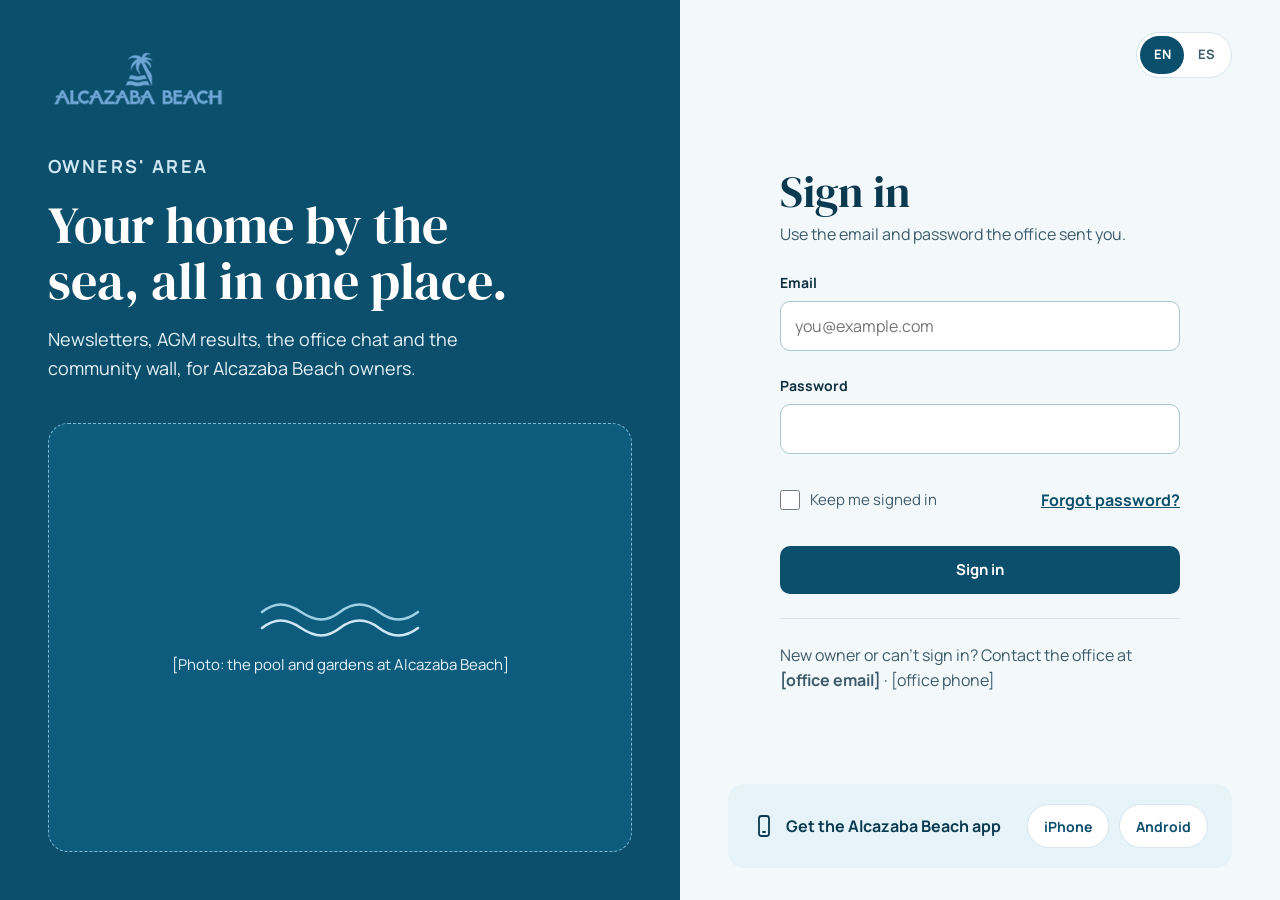
==== index.html @ 2eb84d3b "Use Alcazaba Beach logo, add account page, drop restaurant - Replace the drawn mark and wordmark wit" ====
<!doctype html>
<html lang="en">
<head>
<meta charset="utf-8">
<meta name="viewport" content="width=device-width, initial-scale=1">
<link rel="preconnect" href="https://fonts.googleapis.com">
<link rel="preconnect" href="https://fonts.gstatic.com" crossorigin>
<link href="https://fonts.googleapis.com/css2?family=DM+Serif+Display&amp;family=Manrope:wght@400;500;600;700&amp;display=swap" rel="stylesheet">
<link rel="stylesheet" href="assets/css/styles.css">
<title data-i18n="title.login">Sign in · Alcazaba Beach owners' area</title>
</head>
<body data-page="login">
<svg xmlns="http://www.w3.org/2000/svg" style="display:none" aria-hidden="true">
<symbol id="waves" viewBox="0 0 160 40"><path d="M2 14c13-10 24-10 39 0s26 10 39 0 26-10 39 0 26 10 39 0" fill="none" style="stroke: var(--wave-a, #7FB9D3)" stroke-width="2.5" stroke-linecap="round"/><path d="M2 30c13-10 24-10 39 0s26 10 39 0 26-10 39 0 26 10 39 0" fill="none" style="stroke: var(--wave-b, #0B4F6C)" stroke-width="2.5" stroke-linecap="round"/></symbol>
<symbol id="i-doc" viewBox="0 0 24 24"><path d="M14 3H7a2 2 0 0 0-2 2v14a2 2 0 0 0 2 2h10a2 2 0 0 0 2-2V8z"/><path d="M14 3v5h5"/><path d="M9 13h6M9 17h6"/></symbol>
<symbol id="i-calendar" viewBox="0 0 24 24"><rect x="3" y="5" width="18" height="16" rx="2"/><path d="M16 3v4M8 3v4M3 10h18"/></symbol>
<symbol id="i-chat" viewBox="0 0 24 24"><path d="M21 12a8 8 0 0 1-11.6 7.1L4 20l1-4.4A8 8 0 1 1 21 12z"/></symbol>
<symbol id="i-people" viewBox="0 0 24 24"><circle cx="9" cy="8" r="3.5"/><path d="M2.5 20a6.5 6.5 0 0 1 13 0"/><path d="M16 4.6a3.5 3.5 0 0 1 0 6.8M18 14.3A6.5 6.5 0 0 1 21.5 20"/></symbol>
<symbol id="i-download" viewBox="0 0 24 24"><path d="M12 3v12M7 10l5 5 5-5M5 21h14"/></symbol>
<symbol id="i-arrow" viewBox="0 0 24 24"><path d="M5 12h14M13 6l6 6-6 6"/></symbol>
<symbol id="i-back" viewBox="0 0 24 24"><path d="M15 5l-7 7 7 7"/></symbol>
<symbol id="i-bag" viewBox="0 0 24 24"><path d="M6 7h12l-1 13H7z"/><path d="M9 7a3 3 0 0 1 6 0"/></symbol>
<symbol id="i-phone" viewBox="0 0 24 24"><rect x="7" y="2" width="10" height="20" rx="2.5"/><path d="M11 18h2"/></symbol>
<symbol id="i-pin" viewBox="0 0 24 24"><path d="M12 17v5M8 3h8l-1 6 3 4H6l3-4z"/></symbol>
<symbol id="i-send" viewBox="0 0 24 24"><path d="M22 2 11 13M22 2l-7 20-4-9-9-4z"/></symbol>
<symbol id="i-clip" viewBox="0 0 24 24"><path d="M21 11.5 12.5 20a5 5 0 0 1-7-7L14 4.5a3.3 3.3 0 0 1 4.7 4.7L10.2 17.7a1.7 1.7 0 0 1-2.4-2.4L15.5 7.6"/></symbol>
<symbol id="i-image" viewBox="0 0 24 24"><rect x="3" y="4" width="18" height="16" rx="2"/><circle cx="9" cy="10" r="2"/><path d="m21 16-5-5-9 9"/></symbol>
<symbol id="i-search" viewBox="0 0 24 24"><circle cx="11" cy="11" r="7"/><path d="m20 20-3.5-3.5"/></symbol>
<symbol id="i-sparkle" viewBox="0 0 24 24"><path d="M12 3l1.8 4.7L18.5 9.5l-4.7 1.8L12 16l-1.8-4.7L5.5 9.5l4.7-1.8z"/><path d="M19 15l.8 2 2 .8-2 .8-.8 2-.8-2-2-.8 2-.8z"/></symbol>
<symbol id="i-check" viewBox="0 0 24 24"><path d="M5 12.5 10 17 19 7"/></symbol>
<symbol id="i-x" viewBox="0 0 24 24"><path d="M6 6l12 12M18 6 6 18"/></symbol>
<symbol id="i-clock" viewBox="0 0 24 24"><circle cx="12" cy="12" r="9"/><path d="M12 7v5l3 2"/></symbol>
<symbol id="i-menu" viewBox="0 0 24 24"><path d="M4 7h16M4 12h16M4 17h16"/></symbol>
<symbol id="i-home" viewBox="0 0 24 24"><path d="M3 11 12 4l9 7"/><path d="M5 10v10h14V10"/></symbol>
<symbol id="i-heart" viewBox="0 0 24 24"><path d="M12 20s-7-4.4-7-10a4 4 0 0 1 7-2.6A4 4 0 0 1 19 10c0 5.6-7 10-7 10z"/></symbol>
<symbol id="i-reply" viewBox="0 0 24 24"><path d="M9 14 4 9l5-5"/><path d="M4 9h10a6 6 0 0 1 6 6v5"/></symbol>
<symbol id="i-user" viewBox="0 0 24 24"><circle cx="12" cy="8" r="4"/><path d="M4 21a8 8 0 0 1 16 0"/></symbol>
<symbol id="i-plus" viewBox="0 0 24 24"><path d="M12 5v14M5 12h14"/></symbol>
<symbol id="i-logout" viewBox="0 0 24 24"><path d="M15 4h3a2 2 0 0 1 2 2v12a2 2 0 0 1-2 2h-3"/><path d="M10 17l-5-5 5-5M5 12h11"/></symbol>
<symbol id="i-tools" viewBox="0 0 24 24"><path d="M14.7 6.3a4 4 0 0 0-5.4 5.4L3 18l3 3 6.3-6.3a4 4 0 0 0 5.4-5.4l-2.6 2.6-2.4-.6-.6-2.4z"/></symbol>
</svg>
<a class="skip-link" href="#main" data-i18n="common.skip">Skip to content</a>
<div class="login">

  <section class="login-hero" aria-label="About the owners' area" data-i18n-aria-label="login.heroLabel">
    <div class="brand">
      <img class="logo" src="assets/img/al_beach_logo.png" alt="Alcazaba Beach" width="224" height="79">
    </div>
    <div class="login-intro">
      <p class="eyebrow" data-i18n="login.eyebrow">Owners' area</p>
      <h1 class="login-title" data-i18n="login.title">Your home by the sea, all in one place.</h1>
      <p data-i18n="login.intro">Newsletters, AGM results, the office chat and the community wall, for Alcazaba Beach owners.</p>
    </div>
    <div class="photo-placeholder">
      <svg aria-hidden="true"><use href="#waves"></use></svg>
      <p data-i18n="login.photo">[Photo: the pool and gardens at Alcazaba Beach]</p>
    </div>
  </section>

  <section class="login-side">
    <div class="login-top">
      <div class="lang-toggle" role="group" aria-label="Language" data-i18n-aria-label="common.language">
        <button type="button" class="lang-btn" data-lang="en" aria-pressed="true">EN</button>
        <button type="button" class="lang-btn" data-lang="es" aria-pressed="false">ES</button>
      </div>
    </div>

    <main id="main" class="login-main">
      <div class="login-form">
        <div class="stack stack--sm">
          <h2 class="h1" data-i18n="login.signIn">Sign in</h2>
          <p class="body" data-i18n="login.signInHelp">Use the email and password the office sent you.</p>
        </div>
        <div class="field">
          <label class="label" for="email" data-i18n="login.email">Email</label>
          <input class="input" id="email" type="email" autocomplete="email" placeholder="you@example.com" data-i18n-placeholder="login.emailPlaceholder">
        </div>
        <div class="field">
          <label class="label" for="password" data-i18n="login.password">Password</label>
          <input class="input" id="password" type="password" autocomplete="current-password">
        </div>
        <div class="spread">
          <label class="check"><input type="checkbox"><span data-i18n="login.remember">Keep me signed in</span></label>
          <a class="strong" href="coming-soon.html?page=forgot" data-i18n="login.forgot">Forgot password?</a>
        </div>
        <a class="btn btn--primary btn--block" href="home.html" data-i18n="login.signIn">Sign in</a>
        <hr class="rule">
        <p class="body"><span data-i18n="login.help">New owner or can't sign in? Contact the office at</span> <span class="strong">[office email]</span> · <span>[office phone]</span></p>
      </div>
    </main>

    <div class="app-strip">
      <div class="cluster">
        <svg class="icon icon--lg" aria-hidden="true"><use href="#i-phone"></use></svg>
        <span class="strong" data-i18n="login.app">Get the Alcazaba Beach app</span>
      </div>
      <div class="cluster">
        <a class="chip-link" href="coming-soon.html?page=app&amp;from=login">iPhone</a>
        <a class="chip-link" href="coming-soon.html?page=app&amp;from=login">Android</a>
      </div>
    </div>
  </section>
</div>
<script src="assets/js/i18n.js"></script>
<script src="assets/js/app.js"></script>
</body>
</html>
---- assets/css/styles.css ----
/* Alcazaba Beach · Owners' area mockup
   Coastal light-blue theme. One stylesheet shared by every page. */

:root {
  --ground: #F3F8FB;
  --surface: #FFFFFF;
  --sea: #0B4F6C;
  --sea-deep: #0B3A50;
  --sea-mid: #0E5C7D;
  --sky: #CFE8F3;
  --sky-soft: #E6F3F9;
  --sky-pill: #DCEFF7;
  --line: #D7E6EE;
  --line-soft: #E3EEF3;
  --field: #A9C7D6;
  --ink: #10303F;
  --muted: #3E5B6B;
  --sand-bg: #FBF5EA;
  --sand-line: #EFE1C6;
  --sand-pill: #F4E7CF;
  --sand-ink: #6B4A12;
  --warn-bg: #FBE6D6;
  --warn-ink: #8A3D0E;
  --focus: #7FB9D3;
  --heart: #D1495B;
  --accent: var(--sea);

  --font-body: 'Manrope', system-ui, -apple-system, 'Segoe UI', sans-serif;
  --font-display: 'DM Serif Display', Georgia, serif;
}

*, *::before, *::after { box-sizing: border-box; }
html { -webkit-text-size-adjust: 100%; }
body {
  margin: 0;
  font-family: var(--font-body);
  font-size: 16px;
  line-height: 1.5;
  color: var(--ink);
  background: var(--ground);
}
h1, h2, h3, p, ul { margin: 0; }
a { color: var(--sea); }
a:hover { color: var(--sea-deep); }
:focus-visible { outline: 3px solid var(--focus); outline-offset: 2px; }
[hidden] { display: none !important; }
img, svg { display: block; }

.sr-only {
  position: absolute; width: 1px; height: 1px; padding: 0; margin: -1px;
  overflow: hidden; clip: rect(0 0 0 0); white-space: nowrap; border: 0;
}
.skip-link {
  position: absolute; left: 12px; top: -60px; z-index: 50;
  padding: 10px 16px; border-radius: 10px; background: var(--sea); color: #fff;
  font-weight: 700; text-decoration: none;
}
.skip-link:focus { top: 12px; color: #fff; }

/* ---------- Icons ---------- */
.icon {
  width: 20px; height: 20px; flex: none;
  fill: none; stroke: currentColor; stroke-width: 1.8;
  stroke-linecap: round; stroke-linejoin: round;
}
.icon--sm { width: 16px; height: 16px; stroke-width: 2.2; }
.icon--lg { width: 24px; height: 24px; }
.logo { width: auto; height: 54px; flex: none; }

/* ---------- Header ---------- */
.site-header {
  position: sticky; top: 0; z-index: 20;
  background: var(--surface);
  border-bottom: 1px solid var(--line);
}
.header-inner {
  max-width: 1240px; margin: 0 auto; padding: 14px 24px;
  display: flex; flex-wrap: wrap; align-items: center; gap: 12px 28px;
}
.brand { display: flex; align-items: center; gap: 10px; text-decoration: none; }
.main-nav { display: flex; flex-wrap: wrap; gap: 4px; flex: 1 1 520px; }
.nav-link {
  display: inline-flex; align-items: center; min-height: 44px; padding: 0 14px;
  border-radius: 999px; text-decoration: none;
  font-size: 15px; font-weight: 600; color: var(--muted);
}
.nav-link:hover { background: var(--sky-soft); color: var(--sea); }
.nav-link[aria-current="page"] { background: var(--sky-soft); color: var(--sea); font-weight: 700; }
.header-actions { display: flex; align-items: center; gap: 12px; margin-left: auto; }
.lang-toggle {
  display: inline-flex; padding: 3px; border-radius: 999px;
  border: 1px solid var(--line); background: var(--surface);
}
.lang-btn {
  min-width: 44px; height: 38px; border: 0; border-radius: 999px;
  background: transparent; color: var(--muted);
  font: inherit; font-size: 13px; font-weight: 700; cursor: pointer;
}
.lang-btn[aria-pressed="true"] { background: var(--sea); color: #fff; }
.account-btn {
  width: 44px; height: 44px; border-radius: 999px;
  display: flex; align-items: center; justify-content: center;
  background: var(--sky); color: var(--sea-deep); text-decoration: none;
}
.account-btn:hover { background: #BBDDEC; color: var(--sea-deep); }
.account-btn[aria-current="page"] { background: var(--sea); color: #fff; }

/* ---------- Layout ---------- */
.container {
  max-width: 1240px; margin: 0 auto; padding: 40px 24px 64px;
  display: flex; flex-direction: column; gap: 28px;
}
.page-head { display: flex; flex-direction: column; gap: 8px; }
.page-head--split { flex-direction: row; flex-wrap: wrap; align-items: flex-end; justify-content: space-between; gap: 16px; }
.row { display: flex; flex-wrap: wrap; gap: 24px; align-items: flex-start; }
.row--stretch { align-items: stretch; }
.grow-2 { flex: 2 1 560px; min-width: 0; }
.grow-1 { flex: 1 1 320px; min-width: 0; }
.grow-main { flex: 999 1 560px; min-width: 0; }
.grow-side { flex: 1 1 300px; min-width: 0; }
.stack { display: flex; flex-direction: column; gap: 16px; }
.stack--sm { gap: 6px; }
.cluster { display: flex; flex-wrap: wrap; align-items: center; gap: 10px; }
.spread { display: flex; flex-wrap: wrap; align-items: center; justify-content: space-between; gap: 12px; }

/* ---------- Type ---------- */
.h1 { font-family: var(--font-display); font-weight: 400; font-size: 44px; line-height: 1.1; color: var(--sea-deep); }
.h2 { font-family: var(--font-display); font-weight: 400; font-size: 30px; line-height: 1.15; color: var(--sea-deep); }
.h3 { font-family: var(--font-display); font-weight: 400; font-size: 26px; line-height: 1.2; color: var(--sea-deep); }
.h4 { font-size: 18px; font-weight: 700; color: var(--sea-deep); }
.lead { font-size: 17px; color: var(--muted); }
.body { font-size: 16px; line-height: 1.6; color: var(--muted); }
.eyebrow { font-size: 14px; font-weight: 700; letter-spacing: 0.08em; text-transform: uppercase; color: var(--muted); }
.meta { font-size: 14px; color: var(--muted); }
.note { font-size: 13px; color: var(--muted); }
.strong { font-weight: 700; }

/* ---------- Cards ---------- */
.card {
  background: var(--surface); border: 1px solid var(--line); border-radius: 20px;
  padding: 28px; display: flex; flex-direction: column; gap: 16px;
}
.card--sea { background: var(--sea); border-color: var(--sea); color: #fff; }
.card--sea .eyebrow { color: var(--sky); }
.card--sea .body, .card--sea p { color: var(--sky-soft); }
.card--sea .h2, .card--sea .h3 { color: #fff; }
.card--sand { background: var(--sand-bg); border-color: var(--sand-line); }
.card--dashed { border-style: dashed; border-color: var(--field); }
.card--sky { background: var(--sky); border-color: var(--sky); }
.card--tight { padding: 20px; gap: 12px; }

/* ---------- Buttons ---------- */
.btn {
  display: inline-flex; align-items: center; justify-content: center; gap: 8px;
  min-height: 48px; padding: 0 20px; border-radius: 10px; border: 1px solid transparent;
  background: none; font: inherit; font-size: 15px; font-weight: 700;
  text-decoration: none; cursor: pointer; white-space: nowrap;
}
.btn--primary { background: var(--accent); color: #fff; }
.btn--primary:hover { background: var(--sea-deep); color: #fff; }
.btn--outline { background: var(--surface); border-color: var(--field); color: var(--sea-deep); }
.btn--outline:hover { background: var(--sky-soft); color: var(--sea-deep); }
.btn--light { background: #fff; color: var(--sea-deep); }
.btn--light:hover { background: var(--sky-soft); color: var(--sea-deep); }
.btn--dark { background: var(--sea-deep); color: #fff; }
.btn--dark:hover { background: var(--sea); color: #fff; }
.btn--ghost { min-height: 44px; padding: 0 14px; color: var(--muted); }
.btn--ghost:hover { background: var(--ground); color: var(--sea-deep); }
.btn--sm { min-height: 44px; padding: 0 16px; font-size: 14px; }
.btn--block { width: 100%; }
.btn--icon { width: 48px; padding: 0; }
.btn--pill { border-radius: 999px; }
.chip-link {
  display: inline-flex; align-items: center; min-height: 44px; padding: 0 16px;
  border-radius: 999px; background: #fff; border: 1px solid var(--line);
  text-decoration: none; font-size: 14px; font-weight: 700;
}
.chip-link:hover { border-color: var(--focus); }

/* ---------- Pills ---------- */
.pill {
  display: inline-flex; align-items: center; gap: 6px; align-self: flex-start;
  padding: 4px 12px; border-radius: 999px; font-size: 13px; font-weight: 700; white-space: nowrap;
}
.pill--new, .pill--office { background: var(--sand-pill); color: var(--sand-ink); }
.pill--ok { background: var(--sky-pill); color: var(--sea); }
.pill--warn { background: var(--warn-bg); color: var(--warn-ink); }
.pill--muted { background: var(--line-soft); color: var(--muted); }
.pill--plain { background: var(--surface); border: 1px solid var(--line); color: var(--muted); padding: 10px 16px; font-weight: 600; }
.dot { width: 8px; height: 8px; border-radius: 999px; background: #B07A1E; flex: none; }
.dot--unread { width: 10px; height: 10px; background: var(--sea); }

/* ---------- Forms ---------- */
.field { display: flex; flex-direction: column; gap: 8px; }
.label { font-size: 14px; font-weight: 700; }
.input, .select, .textarea {
  width: 100%; min-height: 50px; padding: 0 14px;
  border: 1px solid var(--field); border-radius: 10px;
  background: #fff; color: var(--ink); font: inherit; font-size: 16px;
}
.textarea { min-height: 88px; padding: 12px 14px; resize: vertical; }
.search { position: relative; display: flex; align-items: center; }
.search .icon { position: absolute; left: 14px; color: var(--muted); pointer-events: none; }
.search .input { min-height: 48px; padding-left: 42px; }
.check { display: flex; align-items: center; gap: 10px; min-height: 44px; font-size: 15px; color: var(--muted); }
.check input { width: 20px; height: 20px; margin: 0; accent-color: var(--sea); }

/* ---------- Login ---------- */
.login { min-height: 100vh; display: flex; flex-wrap: wrap; }
.login-hero {
  flex: 1 1 520px; min-width: 0; padding: 48px;
  background: var(--sea); color: #fff;
  display: flex; flex-direction: column; gap: 40px;
}
.login-hero .logo { height: 64px; }
.login-hero .eyebrow { color: var(--sky); letter-spacing: 0.12em; }
.login-title { font-family: var(--font-display); font-weight: 400; font-size: 52px; line-height: 1.08; }
.login-intro { max-width: 480px; display: flex; flex-direction: column; gap: 16px; }
.login-intro p { font-size: 18px; line-height: 1.6; color: var(--sky-soft); }
.photo-placeholder {
  flex: 1 1 auto; min-height: 260px; padding: 24px;
  border: 1.5px dashed #7FB9D3; border-radius: 20px; background: var(--sea-mid);
  display: flex; flex-direction: column; align-items: center; justify-content: center; gap: 16px;
  text-align: center; color: var(--sky-soft); font-size: 15px;
  --wave-a: #9FD0E6; --wave-b: #CFE8F3;
}
.photo-placeholder svg { width: 160px; height: 40px; }
.login-side { flex: 1 1 440px; min-width: 0; padding: 32px 48px; display: flex; flex-direction: column; gap: 32px; }
.login-top { display: flex; justify-content: flex-end; }
.login-main { flex: 1 1 auto; display: flex; align-items: center; justify-content: center; }
.login-form { width: 100%; max-width: 400px; display: flex; flex-direction: column; gap: 24px; }
.rule { height: 1px; background: var(--line); border: 0; margin: 0; }
.app-strip {
  display: flex; flex-wrap: wrap; align-items: center; justify-content: space-between; gap: 16px;
  padding: 20px 24px; border-radius: 16px; background: var(--sky-soft); color: var(--sea-deep);
}

/* ---------- Home ---------- */
.newsletter { flex-direction: row; flex-wrap: wrap; gap: 28px; }
.cover {
  flex: 0 0 180px; height: 232px; padding: 18px; border-radius: 12px;
  background: var(--sky-soft); border: 1px solid var(--sky);
  display: flex; flex-direction: column; justify-content: space-between;
}
.cover svg { width: 140px; height: 36px; }
.cover-title { font-family: var(--font-display); font-size: 20px; line-height: 1.15; color: var(--sea-deep); }
.cover-issue { font-size: 13px; font-weight: 700; color: var(--sea); }
.newsletter-body { flex: 1 1 260px; min-width: 0; display: flex; flex-direction: column; gap: 14px; }
.newsletter-body .cluster { margin-top: auto; }
.preview {
  display: flex; gap: 14px; padding: 16px; border-radius: 14px;
  background: var(--ground); text-decoration: none; color: var(--ink);
}
.preview:hover { background: var(--sky-soft); color: var(--ink); }
.avatar {
  flex: 0 0 40px; width: 40px; height: 40px; border-radius: 999px;
  display: flex; align-items: center; justify-content: center;
  background: var(--sky); color: var(--sea-deep); font-size: 14px; font-weight: 700;
}
.avatar--office { background: var(--sand-pill); color: var(--sand-ink); }
.avatar--sea { background: var(--sea); color: #fff; }
.avatar--lg { flex-basis: 44px; width: 44px; height: 44px; }
.avatar--xl { flex-basis: 72px; width: 72px; height: 72px; font-size: 24px; }
.avatar--sm { flex-basis: 36px; width: 36px; height: 36px; font-size: 13px; }
.quick-link {
  display: flex; align-items: center; gap: 14px; padding: 18px; border-radius: 16px;
  background: #fff; border: 1px solid var(--line); text-decoration: none; color: var(--sea-deep);
}
.quick-link:hover { border-color: var(--focus); color: var(--sea-deep); }
.icon-tile {
  flex: 0 0 44px; width: 44px; height: 44px; border-radius: 12px;
  display: flex; align-items: center; justify-content: center;
  background: var(--sky-soft); color: var(--sea);
}
.icon-tile--white { background: #fff; flex-basis: 52px; width: 52px; height: 52px; border-radius: 14px; }
.quick-title { display: block; font-size: 16px; font-weight: 700; }
.quick-sub { display: block; font-size: 14px; color: var(--muted); }
.next-meeting { margin-top: auto; padding-top: 16px; border-top: 1px solid #2F7193; display: flex; flex-direction: column; gap: 4px; }
.next-meeting .label { color: var(--sky); font-weight: 600; font-size: 13px; }
.app-banner { flex-direction: row; flex-wrap: wrap; align-items: center; justify-content: space-between; gap: 20px; padding: 28px 32px; }
.app-banner .body { color: #234A5C; }
.pinned {
  display: flex; flex-direction: column; gap: 4px; padding: 16px; border-radius: 14px;
  background: var(--sand-bg); border: 1px solid var(--sand-line);
}
.pinned-label { display: flex; align-items: center; gap: 6px; font-size: 13px; font-weight: 700; color: var(--sand-ink); }

/* ---------- Documents ---------- */
.toolbar { display: flex; flex-wrap: wrap; align-items: center; justify-content: space-between; gap: 16px; }
.tabs { display: inline-flex; padding: 4px; border-radius: 14px; background: var(--sky-soft); }
.tab {
  min-height: 44px; padding: 0 22px; border: 0; border-radius: 10px;
  background: transparent; color: var(--muted);
  font: inherit; font-size: 15px; font-weight: 700; cursor: pointer;
}
.tab[aria-selected="true"] { background: #fff; color: var(--sea-deep); box-shadow: 0 1px 2px rgba(11, 58, 80, 0.12); }
.filters { display: flex; flex-wrap: wrap; gap: 12px; flex: 0 1 520px; }
.filters .search { flex: 1 1 240px; }
.year { display: flex; align-items: center; gap: 8px; font-size: 14px; font-weight: 700; color: var(--muted); }
.year .select { width: auto; min-height: 48px; padding: 0 12px; }
.list { background: #fff; border: 1px solid var(--line); border-radius: 20px; overflow: hidden; }
.list-row {
  display: flex; flex-wrap: wrap; align-items: center; gap: 16px;
  padding: 20px 24px; border-bottom: 1px solid var(--line-soft);
}
.list-row:last-child { border-bottom: 0; }
.list-main { flex: 1 1 240px; min-width: 0; display: flex; flex-direction: column; gap: 4px; }
.list-title { font-size: 17px; font-weight: 700; color: var(--sea-deep); }
.archive { display: flex; flex-wrap: wrap; align-items: center; gap: 12px; padding: 20px 24px; border-radius: 16px; background: var(--sky-soft); }
.vote-list { border: 1px solid var(--line-soft); border-radius: 14px; overflow: hidden; }
.vote-row {
  display: flex; flex-wrap: wrap; align-items: center; gap: 12px 20px;
  padding: 18px 20px; border-bottom: 1px solid var(--line-soft);
}
.vote-row:last-child { border-bottom: 0; }
.vote-num {
  flex: 0 0 32px; height: 32px; border-radius: 999px;
  display: flex; align-items: center; justify-content: center;
  background: var(--sky-soft); color: var(--sea); font-size: 14px; font-weight: 700;
}
.vote-main { flex: 1 1 240px; min-width: 0; display: flex; flex-direction: column; gap: 4px; }
.vote-title { font-size: 16px; font-weight: 700; }
.paper-link {
  display: flex; align-items: center; justify-content: space-between; gap: 12px;
  min-height: 52px; padding: 0 16px; border-radius: 12px;
  background: var(--ground); text-decoration: none; color: var(--sea-deep); font-size: 15px; font-weight: 700;
}
.paper-link:hover { background: var(--sky-soft); color: var(--sea-deep); }

/* ---------- Chat ---------- */
.chat-layout { display: flex; flex-wrap: wrap; gap: 24px; align-items: stretch; }
.conv-side { flex: 1 1 280px; min-width: 0; display: flex; flex-direction: column; gap: 16px; }
.conv-list { display: flex; flex-direction: column; gap: 6px; }
.conv-item {
  display: flex; flex-direction: column; gap: 6px; padding: 14px 16px; border-radius: 14px;
  border: 1.5px solid transparent; text-decoration: none; color: var(--ink);
}
.conv-item:hover { background: #fff; color: var(--ink); }
.conv-item[aria-current="true"] { background: #fff; border-color: var(--focus); }
.conv-title { font-size: 15px; font-weight: 700; }
.chat-panel {
  flex: 999 1 560px; min-width: 0; min-height: 720px; overflow: hidden;
  background: #fff; border: 1px solid var(--line); border-radius: 20px;
  display: flex; flex-direction: column;
}
.chat-head { display: flex; flex-wrap: wrap; align-items: center; justify-content: space-between; gap: 12px; padding: 18px 24px; border-bottom: 1px solid var(--line-soft); }
.messages { flex: 1 1 auto; padding: 24px; display: flex; flex-direction: column; gap: 18px; background: #F8FBFD; }
.day { align-self: center; font-size: 13px; font-weight: 600; color: var(--muted); }
.msg { display: flex; gap: 12px; max-width: 72%; align-self: flex-start; }
.msg-body { display: flex; flex-direction: column; gap: 6px; }
.bubble {
  padding: 14px 18px; border-radius: 18px 18px 18px 4px;
  background: #fff; border: 1px solid var(--line); font-size: 16px; line-height: 1.55;
}
.msg--me { align-self: flex-end; }
.msg--me .msg-body { align-items: flex-end; }
.msg--me .bubble { border-radius: 18px 18px 4px 18px; background: var(--sea); border-color: var(--sea); color: #fff; }
.msg--office .bubble { border-color: var(--sand-line); }
.msg-meta { font-size: 12px; color: var(--muted); }
.divider { display: flex; align-items: center; gap: 12px; font-size: 13px; font-weight: 600; color: var(--muted); }
.divider::before, .divider::after { content: ""; flex: 1 1 auto; height: 1px; background: var(--line); }
.composer { padding: 16px 24px 20px; border-top: 1px solid var(--line-soft); display: flex; flex-direction: column; gap: 10px; }
.composer-row { display: flex; align-items: flex-end; gap: 10px; }
.composer-row .textarea { flex: 1 1 auto; min-width: 0; min-height: 48px; }

/* ---------- Community ---------- */
.post { padding: 22px; gap: 14px; }
.post-head { display: flex; align-items: center; gap: 12px; }
.post-author { display: block; font-size: 15px; font-weight: 700; }
.post-time { display: block; font-size: 13px; color: var(--muted); }
.post-text { font-size: 16px; line-height: 1.6; }
.post-actions { display: flex; flex-wrap: wrap; gap: 8px; padding-top: 12px; border-top: 1px solid var(--line-soft); }
.reply { display: flex; flex-direction: column; gap: 6px; padding: 14px 16px; border-radius: 14px; background: var(--ground); }
.photo-ph {
  height: 220px; border-radius: 14px; border: 1.5px dashed var(--field); background: var(--sky-soft);
  display: flex; align-items: center; justify-content: center; font-size: 14px; color: var(--muted);
}
.bullets { padding-left: 20px; display: flex; flex-direction: column; gap: 8px; font-size: 15px; line-height: 1.5; color: var(--muted); }

/* ---------- Coming soon ---------- */
.soon { max-width: 640px; margin: 24px auto 0; text-align: center; align-items: center; padding: 48px 32px; gap: 18px; }
.soon .icon-tile { flex-basis: 64px; width: 64px; height: 64px; border-radius: 18px; }
.soon .icon-tile .icon { width: 30px; height: 30px; }
.soon .cluster { justify-content: center; }

/* ---------- Mobile tab bar ---------- */
.tab-bar { display: none; }
.tab-item {
  flex: 1 1 0; min-height: 54px;
  display: flex; flex-direction: column; align-items: center; justify-content: center; gap: 3px;
  border: 0; background: none; text-decoration: none; cursor: pointer;
  font: inherit; font-size: 12px; font-weight: 600; color: var(--muted);
}
.tab-icon { width: 52px; height: 30px; border-radius: 999px; display: flex; align-items: center; justify-content: center; }
.tab-item[aria-current="page"], .tab-item[aria-expanded="true"] { color: var(--sea); font-weight: 700; }
.tab-item[aria-current="page"] .tab-icon, .tab-item[aria-expanded="true"] .tab-icon { background: var(--sky-pill); }
.more-sheet {
  position: fixed; left: 12px; right: 12px; bottom: 88px; z-index: 31;
  padding: 8px; border-radius: 18px; background: #fff; border: 1px solid var(--line);
  box-shadow: 0 12px 32px rgba(11, 58, 80, 0.18);
  display: flex; flex-direction: column;
}
.more-link {
  display: flex; align-items: center; gap: 12px; min-height: 52px; padding: 0 14px;
  border-radius: 12px; text-decoration: none; color: var(--sea-deep); font-weight: 700;
}
.more-link:hover, .more-link[aria-current="page"] { background: var(--sky-soft); color: var(--sea-deep); }

@media (min-width: 761px) {
  .more-sheet { display: none !important; }
}

/* Pages reached before signing in hide the owners' navigation */
.is-public .main-nav, .is-public .account-btn, .is-public .tab-bar, .is-public .more-sheet { display: none !important; }

/* ---------- Community wall likes ---------- */
.like-btn[aria-pressed="true"], .like-btn[aria-pressed="true"]:hover { color: var(--heart); }
.like-btn[aria-pressed="true"] .icon { fill: currentColor; }

/* ---------- Your account ---------- */
.form-grid { display: grid; grid-template-columns: repeat(auto-fit, minmax(240px, 1fr)); gap: 18px; }
.field--wide { grid-column: 1 / -1; }
.details { margin: 0; display: flex; flex-direction: column; }
.details div { display: flex; flex-wrap: wrap; justify-content: space-between; gap: 4px 12px; padding: 10px 0; border-bottom: 1px solid var(--line-soft); }
.details div:last-child { border-bottom: 0; }
.details dt { font-size: 14px; color: var(--muted); }
.details dd { margin: 0; font-size: 15px; font-weight: 700; }

/* ---------- Phone ---------- */
@media (max-width: 760px) {
  .main-nav, .account-btn { display: none; }
  .header-inner { padding: 10px 16px; flex-wrap: nowrap; }
  .logo { height: 44px; }
  .lang-btn { height: 38px; font-size: 12px; }

  .container { padding: 20px 16px 120px; gap: 18px; }
  .h1 { font-size: 30px; }
  .h2 { font-size: 24px; }
  .h3 { font-size: 22px; }
  .lead { font-size: 16px; }
  .card { padding: 18px; border-radius: 18px; gap: 14px; }
  .row { gap: 16px; }

  .tab-bar {
    display: flex; position: fixed; left: 0; right: 0; bottom: 0; z-index: 30;
    padding: 6px 4px calc(10px + env(safe-area-inset-bottom));
    background: #fff; border-top: 1px solid var(--line);
  }

  /* Login */
  .login-hero { padding: 24px 20px 28px; gap: 24px; }
  .login-title { font-size: 34px; }
  .login-hero .logo { height: 50px; }
  .login-intro p { font-size: 16px; }
  .photo-placeholder { min-height: 150px; }
  .login-side { padding: 20px; gap: 24px; }
  .login-top { order: -1; }

  /* Home */
  .cover { display: none; }
  .app-banner { padding: 20px; }

  /* Documents */
  .tabs { display: flex; width: 100%; }
  .tab { flex: 1 1 0; }
  .filters { flex-basis: 100%; }
  .list-row { padding: 14px 16px; gap: 12px; }
  .list-row .doc-icon { display: none; }
  .list-row .cluster { width: 100%; }
  .list-row .cluster .btn { flex: 1 1 0; }
  .archive { padding: 16px; }
  .vote-row { padding: 16px; gap: 10px 12px; }
  .vote-main { flex: 1 1 0; }
  .vote-row .pill { margin-left: 44px; }

  /* Chat */
  .conv-side .page-head .body { display: none; }
  .conv-list { flex-direction: row; overflow-x: auto; padding-bottom: 4px; }
  .conv-item { flex: 0 0 220px; background: #fff; border-color: var(--line); }
  .chat-panel { min-height: 0; }
  .chat-head { padding: 14px 16px; }
  .messages { padding: 16px; gap: 14px; }
  .msg { max-width: 90%; gap: 8px; }
  .bubble { font-size: 15px; padding: 12px 14px; }
  .composer { padding: 12px 16px 16px; }
  .composer .btn-label { display: none; }
  .composer .btn--send { width: 48px; padding: 0; }

  /* Community */
  .post { padding: 16px; }
  .photo-ph { height: 160px; }

  .soon { padding: 32px 20px; margin-top: 8px; }
}
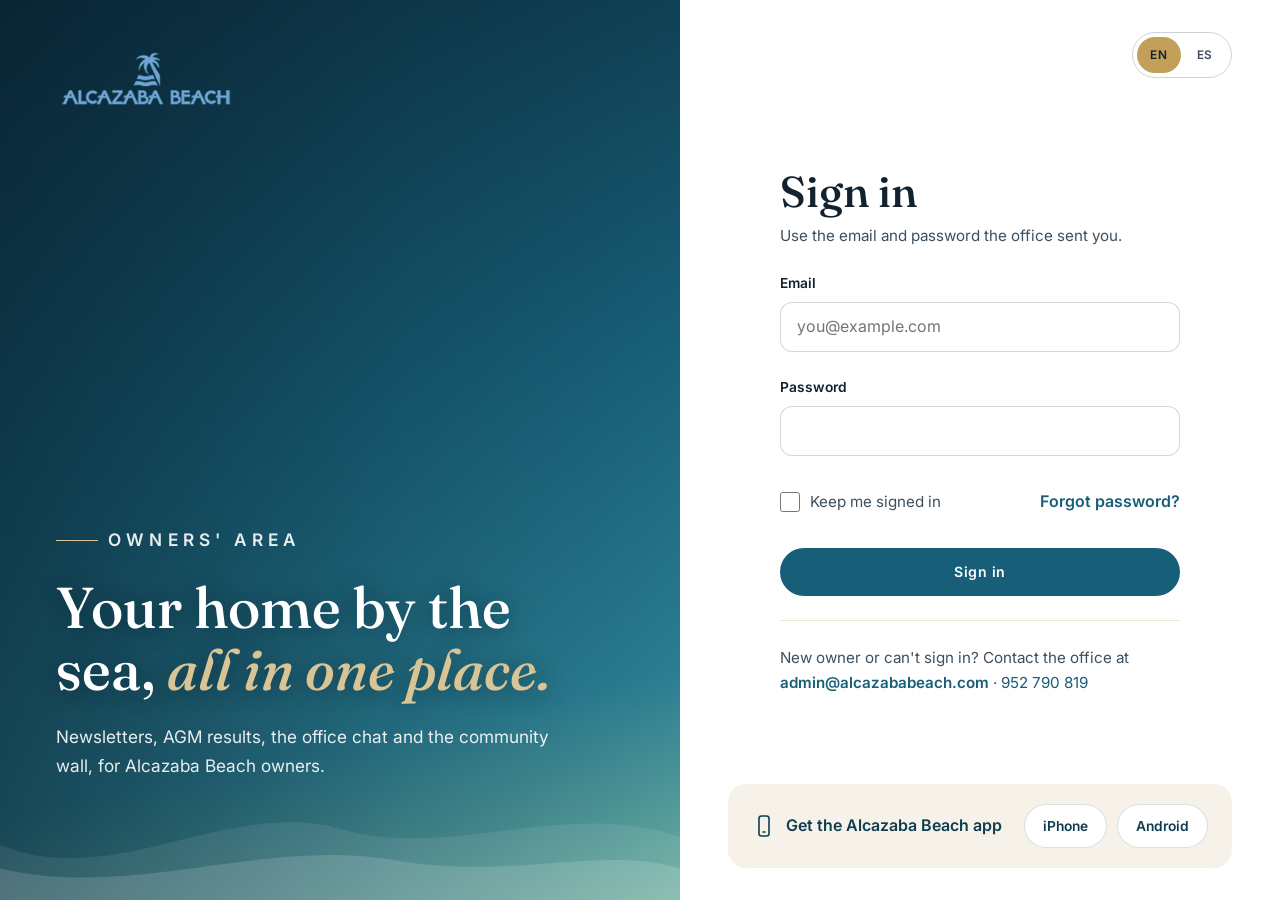
==== commit 5175fe7d: "Restyle owners' area to follow Mr. Theyskens' website draft Apply the draft's visual style to every " ====
--- a/index.html
+++ b/index.html
@@ -5,13 +5,12 @@
 <meta name="viewport" content="width=device-width, initial-scale=1">
 <link rel="preconnect" href="https://fonts.googleapis.com">
 <link rel="preconnect" href="https://fonts.gstatic.com" crossorigin>
-<link href="https://fonts.googleapis.com/css2?family=DM+Serif+Display&amp;family=Manrope:wght@400;500;600;700&amp;display=swap" rel="stylesheet">
+<link href="https://fonts.googleapis.com/css2?family=Fraunces:ital,wght@0,400;0,500;0,600;1,500&amp;family=Inter:wght@400;500;600;700&amp;display=swap" rel="stylesheet">
 <link rel="stylesheet" href="assets/css/styles.css">
 <title data-i18n="title.login">Sign in · Alcazaba Beach owners' area</title>
 </head>
 <body data-page="login">
 <svg xmlns="http://www.w3.org/2000/svg" style="display:none" aria-hidden="true">
-<symbol id="waves" viewBox="0 0 160 40"><path d="M2 14c13-10 24-10 39 0s26 10 39 0 26-10 39 0 26 10 39 0" fill="none" style="stroke: var(--wave-a, #7FB9D3)" stroke-width="2.5" stroke-linecap="round"/><path d="M2 30c13-10 24-10 39 0s26 10 39 0 26-10 39 0 26 10 39 0" fill="none" style="stroke: var(--wave-b, #0B4F6C)" stroke-width="2.5" stroke-linecap="round"/></symbol>
 <symbol id="i-doc" viewBox="0 0 24 24"><path d="M14 3H7a2 2 0 0 0-2 2v14a2 2 0 0 0 2 2h10a2 2 0 0 0 2-2V8z"/><path d="M14 3v5h5"/><path d="M9 13h6M9 17h6"/></symbol>
 <symbol id="i-calendar" viewBox="0 0 24 24"><rect x="3" y="5" width="18" height="16" rx="2"/><path d="M16 3v4M8 3v4M3 10h18"/></symbol>
 <symbol id="i-chat" viewBox="0 0 24 24"><path d="M21 12a8 8 0 0 1-11.6 7.1L4 20l1-4.4A8 8 0 1 1 21 12z"/></symbol>
@@ -47,13 +46,9 @@
       <img class="logo" src="assets/img/al_beach_logo.png" alt="Alcazaba Beach" width="224" height="79">
     </div>
     <div class="login-intro">
-      <p class="eyebrow" data-i18n="login.eyebrow">Owners' area</p>
-      <h1 class="login-title" data-i18n="login.title">Your home by the sea, all in one place.</h1>
+      <p class="hero-kicker" data-i18n="login.eyebrow">Owners' area</p>
+      <h1 class="login-title"><span data-i18n="login.title">Your home by the sea,</span> <em data-i18n="login.titleEm">all in one place.</em></h1>
       <p data-i18n="login.intro">Newsletters, AGM results, the office chat and the community wall, for Alcazaba Beach owners.</p>
-    </div>
-    <div class="photo-placeholder">
-      <svg aria-hidden="true"><use href="#waves"></use></svg>
-      <p data-i18n="login.photo">[Photo: the pool and gardens at Alcazaba Beach]</p>
     </div>
   </section>
 
@@ -85,7 +80,7 @@
         </div>
         <a class="btn btn--primary btn--block" href="home.html" data-i18n="login.signIn">Sign in</a>
         <hr class="rule">
-        <p class="body"><span data-i18n="login.help">New owner or can't sign in? Contact the office at</span> <span class="strong">[office email]</span> · <span>[office phone]</span></p>
+        <p class="body"><span data-i18n="login.help">New owner or can't sign in? Contact the office at</span> <a class="strong" href="mailto:admin@alcazababeach.com">admin@alcazababeach.com</a> · <a href="tel:+34952790819">952 790 819</a></p>
       </div>
     </main>
 
--- a/assets/css/styles.css
+++ b/assets/css/styles.css
@@ -1,46 +1,59 @@
 /* Alcazaba Beach · Owners' area mockup
-   Coastal light-blue theme. One stylesheet shared by every page. */
+   Visual style follows Mr. Theyskens' website draft (2026-09-23):
+   navy and sea blues, sand grounds, gold accents, Fraunces + Inter.
+   One stylesheet shared by every page. */
 
 :root {
-  --ground: #F3F8FB;
-  --surface: #FFFFFF;
-  --sea: #0B4F6C;
-  --sea-deep: #0B3A50;
-  --sea-mid: #0E5C7D;
-  --sky: #CFE8F3;
-  --sky-soft: #E6F3F9;
-  --sky-pill: #DCEFF7;
-  --line: #D7E6EE;
-  --line-soft: #E3EEF3;
-  --field: #A9C7D6;
-  --ink: #10303F;
-  --muted: #3E5B6B;
-  --sand-bg: #FBF5EA;
-  --sand-line: #EFE1C6;
-  --sand-pill: #F4E7CF;
-  --sand-ink: #6B4A12;
+  /* From the draft */
+  --ink: #13222F;
+  --ink-soft: #3D4F5E;
+  --sea: #175F78;
+  --sea-deep: #0E3D50;
+  --sand: #F7F2E9;
+  --sand-deep: #EFE6D5;
+  --gold: #C2A05A;
+  --gold-soft: #D9C495;
+  --white: #FFFFFF;
+  --radius: 18px;
+  --shadow: 0 18px 50px -20px rgba(14, 61, 80, 0.35);
+  --shadow-card: 0 10px 30px -18px rgba(14, 61, 80, 0.25);
+  --shadow-hover: 0 22px 44px -18px rgba(14, 61, 80, 0.32);
+
+  /* Added for legibility: gold is too light for small text on sand or white */
+  --gold-ink: #8A6A22;
+  --gold-tint: #F4E7C8;
+  --sea-tint: rgba(23, 95, 120, 0.09);
+  --line: rgba(14, 61, 80, 0.12);
+  --row-hover: #FBF8F2;
   --warn-bg: #FBE6D6;
   --warn-ink: #8A3D0E;
-  --focus: #7FB9D3;
-  --heart: #D1495B;
-  --accent: var(--sea);
-
-  --font-body: 'Manrope', system-ui, -apple-system, 'Segoe UI', sans-serif;
-  --font-display: 'DM Serif Display', Georgia, serif;
+  --heart: #C2414F;
+  --focus: var(--sea);
+
+  --hero-bg:
+    linear-gradient(90deg, rgba(6, 26, 37, 0.55) 0%, rgba(8, 34, 47, 0.2) 60%, rgba(12, 50, 66, 0) 100%),
+    linear-gradient(168deg, #0D3346 0%, #175F78 46%, #2A7D92 78%, #6FAE9F 100%);
+
+  --font-display: 'Fraunces', Georgia, serif;
+  --font-body: 'Inter', -apple-system, 'Segoe UI', sans-serif;
 }
 
 *, *::before, *::after { box-sizing: border-box; }
-html { -webkit-text-size-adjust: 100%; }
+html { -webkit-text-size-adjust: 100%; scroll-behavior: smooth; }
 body {
   margin: 0;
   font-family: var(--font-body);
   font-size: 16px;
-  line-height: 1.5;
+  line-height: 1.6;
   color: var(--ink);
-  background: var(--ground);
-}
+  background: var(--sand);
+  -webkit-font-smoothing: antialiased;
+  /* Keeps the footer at the bottom on short pages */
+  min-height: 100vh; display: flex; flex-direction: column;
+}
+body > main, .login { flex: 1 0 auto; }
 h1, h2, h3, p, ul { margin: 0; }
-a { color: var(--sea); }
+a { color: var(--sea); text-decoration: none; }
 a:hover { color: var(--sea-deep); }
 :focus-visible { outline: 3px solid var(--focus); outline-offset: 2px; }
 [hidden] { display: none !important; }
@@ -51,67 +64,124 @@
   overflow: hidden; clip: rect(0 0 0 0); white-space: nowrap; border: 0;
 }
 .skip-link {
-  position: absolute; left: 12px; top: -60px; z-index: 50;
-  padding: 10px 16px; border-radius: 10px; background: var(--sea); color: #fff;
-  font-weight: 700; text-decoration: none;
+  position: absolute; left: 12px; top: -60px; z-index: 150;
+  padding: 10px 18px; border-radius: 999px; background: var(--sea); color: #fff;
+  font-weight: 600; text-decoration: none;
 }
 .skip-link:focus { top: 12px; color: #fff; }
 
 /* ---------- Icons ---------- */
 .icon {
   width: 20px; height: 20px; flex: none;
-  fill: none; stroke: currentColor; stroke-width: 1.8;
+  fill: none; stroke: currentColor; stroke-width: 1.6;
   stroke-linecap: round; stroke-linejoin: round;
 }
-.icon--sm { width: 16px; height: 16px; stroke-width: 2.2; }
+.icon--sm { width: 16px; height: 16px; stroke-width: 2; }
 .icon--lg { width: 24px; height: 24px; }
-.logo { width: auto; height: 54px; flex: none; }
-
-/* ---------- Header ---------- */
+.logo { width: auto; height: 50px; flex: none; }
+
+/* ---------- Header ----------
+   Sits over the dark page hero, then turns white once the page scrolls
+   (app.js adds .scrolled), as in the draft. */
 .site-header {
-  position: sticky; top: 0; z-index: 20;
-  background: var(--surface);
-  border-bottom: 1px solid var(--line);
+  position: fixed; inset: 0 0 auto 0; z-index: 100;
+  padding: 14px 0;
+  transition: background 0.35s ease, box-shadow 0.35s ease, padding 0.35s ease;
+}
+.site-header.scrolled {
+  background: rgba(255, 255, 255, 0.95);
+  -webkit-backdrop-filter: blur(12px);
+  backdrop-filter: blur(12px);
+  box-shadow: 0 4px 24px rgba(14, 61, 80, 0.12);
+  padding: 8px 0;
 }
 .header-inner {
-  max-width: 1240px; margin: 0 auto; padding: 14px 24px;
-  display: flex; flex-wrap: wrap; align-items: center; gap: 12px 28px;
+  width: min(1180px, calc(100% - 48px)); margin: 0 auto;
+  display: flex; align-items: center; gap: 12px 28px;
 }
 .brand { display: flex; align-items: center; gap: 10px; text-decoration: none; }
-.main-nav { display: flex; flex-wrap: wrap; gap: 4px; flex: 1 1 520px; }
+.main-nav { display: flex; flex-wrap: wrap; justify-content: flex-end; gap: 2px; flex: 1 1 auto; }
 .nav-link {
   display: inline-flex; align-items: center; min-height: 44px; padding: 0 14px;
   border-radius: 999px; text-decoration: none;
-  font-size: 15px; font-weight: 600; color: var(--muted);
-}
-.nav-link:hover { background: var(--sky-soft); color: var(--sea); }
-.nav-link[aria-current="page"] { background: var(--sky-soft); color: var(--sea); font-weight: 700; }
+  font-size: 0.86rem; font-weight: 500; letter-spacing: 0.06em;
+  color: rgba(255, 255, 255, 0.88);
+  transition: color 0.25s ease, background 0.25s ease;
+}
+.nav-link:hover { color: var(--gold-soft); }
+.nav-link[aria-current="page"] { color: #fff; background: rgba(255, 255, 255, 0.12); font-weight: 600; }
+.site-header.scrolled .nav-link { color: var(--ink-soft); }
+.site-header.scrolled .nav-link:hover { color: var(--sea); }
+.site-header.scrolled .nav-link[aria-current="page"] { color: var(--sea-deep); background: var(--sand-deep); }
+
 .header-actions { display: flex; align-items: center; gap: 12px; margin-left: auto; }
 .lang-toggle {
-  display: inline-flex; padding: 3px; border-radius: 999px;
-  border: 1px solid var(--line); background: var(--surface);
+  display: inline-flex; gap: 2px; padding: 4px; border-radius: 999px;
+  border: 1px solid rgba(255, 255, 255, 0.4);
+  transition: border-color 0.35s ease;
 }
 .lang-btn {
-  min-width: 44px; height: 38px; border: 0; border-radius: 999px;
-  background: transparent; color: var(--muted);
-  font: inherit; font-size: 13px; font-weight: 700; cursor: pointer;
-}
-.lang-btn[aria-pressed="true"] { background: var(--sea); color: #fff; }
+  min-width: 44px; height: 36px; padding: 0 10px; border: 0; border-radius: 999px;
+  background: transparent; color: rgba(255, 255, 255, 0.88);
+  font: inherit; font-size: 0.74rem; font-weight: 600; letter-spacing: 0.08em; cursor: pointer;
+}
+.lang-btn[aria-pressed="true"] { background: var(--gold); color: var(--ink); }
+.site-header.scrolled .lang-toggle, .login .lang-toggle { border-color: rgba(19, 34, 47, 0.2); }
+.site-header.scrolled .lang-btn, .login .lang-btn { color: var(--ink-soft); }
+.site-header.scrolled .lang-btn[aria-pressed="true"], .login .lang-btn[aria-pressed="true"] { color: var(--ink); }
 .account-btn {
   width: 44px; height: 44px; border-radius: 999px;
   display: flex; align-items: center; justify-content: center;
-  background: var(--sky); color: var(--sea-deep); text-decoration: none;
-}
-.account-btn:hover { background: #BBDDEC; color: var(--sea-deep); }
-.account-btn[aria-current="page"] { background: var(--sea); color: #fff; }
+  background: rgba(255, 255, 255, 0.14); color: #fff; text-decoration: none;
+  transition: background 0.25s ease, color 0.25s ease;
+}
+.account-btn:hover { background: rgba(255, 255, 255, 0.24); color: #fff; }
+.account-btn[aria-current="page"] { background: var(--gold); color: var(--ink); }
+.site-header.scrolled .account-btn { background: var(--sand-deep); color: var(--sea-deep); }
+.site-header.scrolled .account-btn[aria-current="page"] { background: var(--gold); color: var(--ink); }
+
+/* ---------- Page hero ----------
+   The dark band at the top of each page, with the draft's wave edge.
+   No photography: the gradient is the draft's own photo fallback. */
+.page-hero {
+  position: relative;
+  padding: 132px 0 92px;
+  color: #fff;
+  background: var(--hero-bg);
+  overflow: hidden;
+}
+.page-hero::after {
+  content: ""; position: absolute; inset: auto 0 -1px 0; height: 70px;
+  background: url("data:image/svg+xml,%3Csvg xmlns='http://www.w3.org/2000/svg' viewBox='0 0 1440 190' preserveAspectRatio='none'%3E%3Cpath d='M0,120 C240,180 480,60 720,100 C960,140 1200,60 1440,110 L1440,190 L0,190 Z' fill='%23ffffff' opacity='0.08'/%3E%3Cpath d='M0,150 C280,190 560,110 840,140 C1080,165 1280,120 1440,150 L1440,190 L0,190 Z' fill='%23f7f2e9'/%3E%3C/svg%3E") bottom / 100% 100% no-repeat;
+}
+.page-hero--slim { padding: 104px 0 56px; }
+.hero-inner {
+  position: relative; z-index: 1;
+  width: min(1180px, calc(100% - 48px)); margin: 0 auto;
+  display: flex; flex-wrap: wrap; align-items: flex-end; justify-content: space-between; gap: 20px 32px;
+}
+.hero-text { display: flex; flex-direction: column; gap: 12px; max-width: 680px; }
+.hero-kicker {
+  display: inline-flex; align-items: center; gap: 10px;
+  font-size: 0.74rem; font-weight: 600; letter-spacing: 0.3em; text-transform: uppercase;
+  color: var(--gold-soft);
+}
+.hero-kicker::before { content: ""; width: 42px; height: 1px; background: var(--gold-soft); flex: none; }
+.hero-title {
+  font-family: var(--font-display); font-weight: 500;
+  font-size: clamp(2.2rem, 5vw, 3.3rem); line-height: 1.1;
+  text-shadow: 0 2px 22px rgba(5, 22, 32, 0.45);
+}
+.hero-title em { font-style: italic; color: var(--gold-soft); }
+.hero-lead { font-size: 1.04rem; color: rgba(255, 255, 255, 0.9); max-width: 620px; }
+.hero-person { display: flex; align-items: center; gap: 18px; }
 
 /* ---------- Layout ---------- */
 .container {
-  max-width: 1240px; margin: 0 auto; padding: 40px 24px 64px;
+  width: min(1180px, calc(100% - 48px)); margin: 0 auto; padding: 12px 0 88px;
   display: flex; flex-direction: column; gap: 28px;
 }
 .page-head { display: flex; flex-direction: column; gap: 8px; }
-.page-head--split { flex-direction: row; flex-wrap: wrap; align-items: flex-end; justify-content: space-between; gap: 16px; }
 .row { display: flex; flex-wrap: wrap; gap: 24px; align-items: flex-start; }
 .row--stretch { align-items: stretch; }
 .grow-2 { flex: 2 1 560px; min-width: 0; }
@@ -124,264 +194,338 @@
 .spread { display: flex; flex-wrap: wrap; align-items: center; justify-content: space-between; gap: 12px; }
 
 /* ---------- Type ---------- */
-.h1 { font-family: var(--font-display); font-weight: 400; font-size: 44px; line-height: 1.1; color: var(--sea-deep); }
-.h2 { font-family: var(--font-display); font-weight: 400; font-size: 30px; line-height: 1.15; color: var(--sea-deep); }
-.h3 { font-family: var(--font-display); font-weight: 400; font-size: 26px; line-height: 1.2; color: var(--sea-deep); }
-.h4 { font-size: 18px; font-weight: 700; color: var(--sea-deep); }
-.lead { font-size: 17px; color: var(--muted); }
-.body { font-size: 16px; line-height: 1.6; color: var(--muted); }
-.eyebrow { font-size: 14px; font-weight: 700; letter-spacing: 0.08em; text-transform: uppercase; color: var(--muted); }
-.meta { font-size: 14px; color: var(--muted); }
-.note { font-size: 13px; color: var(--muted); }
-.strong { font-weight: 700; }
+.h1 { font-family: var(--font-display); font-weight: 500; font-size: clamp(2rem, 4vw, 2.7rem); line-height: 1.15; color: var(--ink); }
+.h2 { font-family: var(--font-display); font-weight: 500; font-size: 1.75rem; line-height: 1.2; color: var(--ink); }
+.h3 { font-family: var(--font-display); font-weight: 500; font-size: 1.35rem; line-height: 1.25; color: var(--ink); }
+.h4 { font-size: 1.05rem; font-weight: 600; color: var(--ink); }
+.lead { font-size: 1.02rem; color: var(--ink-soft); }
+.body { font-size: 0.95rem; line-height: 1.65; color: var(--ink-soft); }
+.eyebrow {
+  display: inline-flex; align-items: center; gap: 8px;
+  font-size: 0.72rem; font-weight: 700; letter-spacing: 0.24em; text-transform: uppercase;
+  color: var(--gold-ink);
+}
+.meta { font-size: 0.86rem; color: var(--ink-soft); }
+.note { font-size: 0.82rem; color: var(--ink-soft); }
+.strong { font-weight: 600; }
 
 /* ---------- Cards ---------- */
 .card {
-  background: var(--surface); border: 1px solid var(--line); border-radius: 20px;
-  padding: 28px; display: flex; flex-direction: column; gap: 16px;
-}
-.card--sea { background: var(--sea); border-color: var(--sea); color: #fff; }
-.card--sea .eyebrow { color: var(--sky); }
-.card--sea .body, .card--sea p { color: var(--sky-soft); }
+  background: var(--white); border-radius: var(--radius);
+  padding: 30px 28px; display: flex; flex-direction: column; gap: 16px;
+  box-shadow: var(--shadow-card);
+}
+.card--sea {
+  background: linear-gradient(160deg, var(--sea-deep) 0%, #124A60 100%);
+  color: #fff; box-shadow: var(--shadow);
+}
+.card--sea .eyebrow { color: var(--gold-soft); }
+.card--sea .body, .card--sea p { color: rgba(255, 255, 255, 0.82); }
 .card--sea .h2, .card--sea .h3 { color: #fff; }
-.card--sand { background: var(--sand-bg); border-color: var(--sand-line); }
-.card--dashed { border-style: dashed; border-color: var(--field); }
-.card--sky { background: var(--sky); border-color: var(--sky); }
-.card--tight { padding: 20px; gap: 12px; }
+.card--sand { background: var(--white); border-left: 4px solid var(--gold); border-radius: 0 var(--radius) var(--radius) 0; }
+.card--dashed { background: transparent; box-shadow: none; border: 1.5px dashed rgba(14, 61, 80, 0.22); }
+.card--sky { background: var(--sand-deep); box-shadow: none; }
+.card--tight { padding: 22px 24px; gap: 12px; }
 
 /* ---------- Buttons ---------- */
 .btn {
   display: inline-flex; align-items: center; justify-content: center; gap: 8px;
-  min-height: 48px; padding: 0 20px; border-radius: 10px; border: 1px solid transparent;
-  background: none; font: inherit; font-size: 15px; font-weight: 700;
+  min-height: 48px; padding: 0 26px; border-radius: 999px; border: 1px solid transparent;
+  background: none; font: inherit; font-size: 0.88rem; font-weight: 600; letter-spacing: 0.04em;
   text-decoration: none; cursor: pointer; white-space: nowrap;
-}
-.btn--primary { background: var(--accent); color: #fff; }
+  transition: transform 0.25s ease, box-shadow 0.25s ease, background 0.25s ease;
+}
+.btn:hover { transform: translateY(-2px); }
+.btn--primary { background: var(--sea); color: #fff; }
 .btn--primary:hover { background: var(--sea-deep); color: #fff; }
-.btn--outline { background: var(--surface); border-color: var(--field); color: var(--sea-deep); }
-.btn--outline:hover { background: var(--sky-soft); color: var(--sea-deep); }
-.btn--light { background: #fff; color: var(--sea-deep); }
-.btn--light:hover { background: var(--sky-soft); color: var(--sea-deep); }
+.btn--gold { background: var(--gold); color: var(--ink); box-shadow: 0 12px 30px -10px rgba(194, 160, 90, 0.55); }
+.btn--gold:hover { background: #CFAE67; color: var(--ink); }
+.btn--outline { background: var(--white); border-color: rgba(14, 61, 80, 0.22); color: var(--sea-deep); }
+.btn--outline:hover { border-color: var(--sea); color: var(--sea-deep); }
+.btn--light { background: var(--gold); color: var(--ink); }
+.btn--light:hover { background: #CFAE67; color: var(--ink); }
+.btn--ghost-light { border-color: rgba(255, 255, 255, 0.55); color: #fff; }
+.btn--ghost-light:hover { background: rgba(255, 255, 255, 0.12); color: #fff; }
 .btn--dark { background: var(--sea-deep); color: #fff; }
 .btn--dark:hover { background: var(--sea); color: #fff; }
-.btn--ghost { min-height: 44px; padding: 0 14px; color: var(--muted); }
-.btn--ghost:hover { background: var(--ground); color: var(--sea-deep); }
-.btn--sm { min-height: 44px; padding: 0 16px; font-size: 14px; }
+.btn--ghost { min-height: 44px; padding: 0 14px; color: var(--ink-soft); }
+.btn--ghost:hover { background: var(--sand); color: var(--sea-deep); transform: none; }
+.btn--sm { min-height: 44px; padding: 0 18px; font-size: 0.82rem; }
 .btn--block { width: 100%; }
-.btn--icon { width: 48px; padding: 0; }
+.btn--icon { flex: none; width: 48px; padding: 0; }
+.btn--sm.btn--icon { width: 44px; }
 .btn--pill { border-radius: 999px; }
 .chip-link {
-  display: inline-flex; align-items: center; min-height: 44px; padding: 0 16px;
-  border-radius: 999px; background: #fff; border: 1px solid var(--line);
-  text-decoration: none; font-size: 14px; font-weight: 700;
-}
-.chip-link:hover { border-color: var(--focus); }
+  display: inline-flex; align-items: center; min-height: 44px; padding: 0 18px;
+  border-radius: 999px; background: var(--white); border: 1px solid rgba(14, 61, 80, 0.16);
+  text-decoration: none; font-size: 0.86rem; font-weight: 600; color: var(--sea-deep);
+}
+.chip-link:hover { border-color: var(--gold); color: var(--sea-deep); }
 
 /* ---------- Pills ---------- */
 .pill {
   display: inline-flex; align-items: center; gap: 6px; align-self: flex-start;
-  padding: 4px 12px; border-radius: 999px; font-size: 13px; font-weight: 700; white-space: nowrap;
-}
-.pill--new, .pill--office { background: var(--sand-pill); color: var(--sand-ink); }
-.pill--ok { background: var(--sky-pill); color: var(--sea); }
+  padding: 4px 11px; border-radius: 999px; white-space: nowrap;
+  font-size: 0.68rem; font-weight: 700; letter-spacing: 0.1em; text-transform: uppercase;
+}
+.pill--new, .pill--office { background: var(--gold-tint); color: var(--gold-ink); }
+.pill--ok { background: var(--sea-tint); color: var(--sea); }
 .pill--warn { background: var(--warn-bg); color: var(--warn-ink); }
-.pill--muted { background: var(--line-soft); color: var(--muted); }
-.pill--plain { background: var(--surface); border: 1px solid var(--line); color: var(--muted); padding: 10px 16px; font-weight: 600; }
-.dot { width: 8px; height: 8px; border-radius: 999px; background: #B07A1E; flex: none; }
+.pill--muted { background: var(--sand-deep); color: var(--ink-soft); }
+.pill--plain {
+  background: rgba(255, 255, 255, 0.12); border: 1px solid rgba(255, 255, 255, 0.3); color: #fff;
+  padding: 10px 18px; font-size: 0.8rem; font-weight: 600; letter-spacing: 0.04em; text-transform: none;
+}
+.dot { width: 8px; height: 8px; border-radius: 999px; background: var(--gold); flex: none; }
 .dot--unread { width: 10px; height: 10px; background: var(--sea); }
 
 /* ---------- Forms ---------- */
 .field { display: flex; flex-direction: column; gap: 8px; }
-.label { font-size: 14px; font-weight: 700; }
+.label { font-size: 0.86rem; font-weight: 600; color: var(--ink); }
 .input, .select, .textarea {
-  width: 100%; min-height: 50px; padding: 0 14px;
-  border: 1px solid var(--field); border-radius: 10px;
-  background: #fff; color: var(--ink); font: inherit; font-size: 16px;
-}
-.textarea { min-height: 88px; padding: 12px 14px; resize: vertical; }
+  width: 100%; min-height: 50px; padding: 0 16px;
+  border: 1px solid rgba(14, 61, 80, 0.2); border-radius: 12px;
+  background: #fff; color: var(--ink); font: inherit; font-size: 1rem;
+}
+.input:focus, .select:focus, .textarea:focus { border-color: var(--sea); }
+.textarea { min-height: 88px; padding: 12px 16px; resize: vertical; }
 .search { position: relative; display: flex; align-items: center; }
-.search .icon { position: absolute; left: 14px; color: var(--muted); pointer-events: none; }
-.search .input { min-height: 48px; padding-left: 42px; }
-.check { display: flex; align-items: center; gap: 10px; min-height: 44px; font-size: 15px; color: var(--muted); }
+.search .icon { position: absolute; left: 16px; color: var(--ink-soft); pointer-events: none; }
+.search .input { min-height: 48px; padding-left: 44px; border-radius: 999px; }
+.check { display: flex; align-items: center; gap: 10px; min-height: 44px; font-size: 0.95rem; color: var(--ink-soft); }
 .check input { width: 20px; height: 20px; margin: 0; accent-color: var(--sea); }
 
 /* ---------- Login ---------- */
-.login { min-height: 100vh; display: flex; flex-wrap: wrap; }
+.login { min-height: 100vh; display: flex; flex-wrap: wrap; background: var(--white); }
 .login-hero {
-  flex: 1 1 520px; min-width: 0; padding: 48px;
-  background: var(--sea); color: #fff;
-  display: flex; flex-direction: column; gap: 40px;
+  position: relative; overflow: hidden;
+  flex: 1 1 520px; min-width: 0; padding: 48px 56px 120px;
+  background: var(--hero-bg); color: #fff;
+  display: flex; flex-direction: column; justify-content: space-between; gap: 48px;
+}
+.login-hero::after {
+  content: ""; position: absolute; inset: auto 0 0 0; height: 150px;
+  background: url("data:image/svg+xml,%3Csvg xmlns='http://www.w3.org/2000/svg' viewBox='0 0 1440 190' preserveAspectRatio='none'%3E%3Cpath d='M0,120 C240,180 480,60 720,100 C960,140 1200,60 1440,110 L1440,190 L0,190 Z' fill='%23ffffff' opacity='0.08'/%3E%3Cpath d='M0,150 C280,190 560,110 840,140 C1080,165 1280,120 1440,150 L1440,190 L0,190 Z' fill='%23ffffff' opacity='0.14'/%3E%3C/svg%3E") bottom / 100% 100% no-repeat;
 }
 .login-hero .logo { height: 64px; }
-.login-hero .eyebrow { color: var(--sky); letter-spacing: 0.12em; }
-.login-title { font-family: var(--font-display); font-weight: 400; font-size: 52px; line-height: 1.08; }
-.login-intro { max-width: 480px; display: flex; flex-direction: column; gap: 16px; }
-.login-intro p { font-size: 18px; line-height: 1.6; color: var(--sky-soft); }
-.photo-placeholder {
-  flex: 1 1 auto; min-height: 260px; padding: 24px;
-  border: 1.5px dashed #7FB9D3; border-radius: 20px; background: var(--sea-mid);
-  display: flex; flex-direction: column; align-items: center; justify-content: center; gap: 16px;
-  text-align: center; color: var(--sky-soft); font-size: 15px;
-  --wave-a: #9FD0E6; --wave-b: #CFE8F3;
-}
-.photo-placeholder svg { width: 160px; height: 40px; }
+.login-intro { position: relative; z-index: 1; max-width: 520px; display: flex; flex-direction: column; gap: 22px; }
+.login-title {
+  font-family: var(--font-display); font-weight: 500;
+  font-size: clamp(2.4rem, 5vw, 3.6rem); line-height: 1.08;
+  text-shadow: 0 2px 22px rgba(5, 22, 32, 0.45);
+}
+.login-title em { font-style: italic; color: var(--gold-soft); }
+.login-intro p { font-size: 1.08rem; line-height: 1.65; color: rgba(255, 255, 255, 0.9); }
 .login-side { flex: 1 1 440px; min-width: 0; padding: 32px 48px; display: flex; flex-direction: column; gap: 32px; }
 .login-top { display: flex; justify-content: flex-end; }
 .login-main { flex: 1 1 auto; display: flex; align-items: center; justify-content: center; }
 .login-form { width: 100%; max-width: 400px; display: flex; flex-direction: column; gap: 24px; }
-.rule { height: 1px; background: var(--line); border: 0; margin: 0; }
+.rule { height: 1px; background: var(--sand-deep); border: 0; margin: 0; }
 .app-strip {
   display: flex; flex-wrap: wrap; align-items: center; justify-content: space-between; gap: 16px;
-  padding: 20px 24px; border-radius: 16px; background: var(--sky-soft); color: var(--sea-deep);
+  padding: 20px 24px; border-radius: var(--radius); background: var(--sand); color: var(--sea-deep);
 }
 
 /* ---------- Home ---------- */
 .newsletter { flex-direction: row; flex-wrap: wrap; gap: 28px; }
 .cover {
-  flex: 0 0 180px; height: 232px; padding: 18px; border-radius: 12px;
-  background: var(--sky-soft); border: 1px solid var(--sky);
+  flex: 0 0 180px; height: 236px; padding: 20px 18px; border-radius: 14px;
+  background: linear-gradient(160deg, var(--sea-deep) 0%, var(--sea) 70%, #2A7D92 100%);
+  box-shadow: var(--shadow);
   display: flex; flex-direction: column; justify-content: space-between;
+  --wave-a: var(--gold-soft); --wave-b: rgba(255, 255, 255, 0.7);
 }
 .cover svg { width: 140px; height: 36px; }
-.cover-title { font-family: var(--font-display); font-size: 20px; line-height: 1.15; color: var(--sea-deep); }
-.cover-issue { font-size: 13px; font-weight: 700; color: var(--sea); }
+.cover-title { font-family: var(--font-display); font-weight: 500; font-size: 1.3rem; line-height: 1.15; color: #fff; }
+.cover-issue { font-size: 0.7rem; font-weight: 700; letter-spacing: 0.2em; text-transform: uppercase; color: var(--gold-soft); }
 .newsletter-body { flex: 1 1 260px; min-width: 0; display: flex; flex-direction: column; gap: 14px; }
 .newsletter-body .cluster { margin-top: auto; }
 .preview {
   display: flex; gap: 14px; padding: 16px; border-radius: 14px;
-  background: var(--ground); text-decoration: none; color: var(--ink);
-}
-.preview:hover { background: var(--sky-soft); color: var(--ink); }
+  background: var(--sand); text-decoration: none; color: var(--ink);
+}
+.preview:hover { background: var(--sand-deep); color: var(--ink); }
 .avatar {
   flex: 0 0 40px; width: 40px; height: 40px; border-radius: 999px;
   display: flex; align-items: center; justify-content: center;
-  background: var(--sky); color: var(--sea-deep); font-size: 14px; font-weight: 700;
-}
-.avatar--office { background: var(--sand-pill); color: var(--sand-ink); }
-.avatar--sea { background: var(--sea); color: #fff; }
+  background: linear-gradient(150deg, var(--sea) 0%, var(--sea-deep) 100%); color: #fff;
+  font-size: 0.78rem; font-weight: 700; letter-spacing: 0.06em;
+}
+.avatar--office { background: linear-gradient(150deg, var(--gold) 0%, #A8853C 100%); color: #fff; }
+.avatar--sea { background: linear-gradient(150deg, var(--gold) 0%, #A8853C 100%); }
 .avatar--lg { flex-basis: 44px; width: 44px; height: 44px; }
-.avatar--xl { flex-basis: 72px; width: 72px; height: 72px; font-size: 24px; }
-.avatar--sm { flex-basis: 36px; width: 36px; height: 36px; font-size: 13px; }
+.avatar--xl {
+  flex-basis: 76px; width: 76px; height: 76px; font-size: 1.4rem;
+  background: linear-gradient(150deg, var(--gold) 0%, #A8853C 100%);
+  box-shadow: 0 0 0 4px rgba(255, 255, 255, 0.18);
+}
+.avatar--sm { flex-basis: 36px; width: 36px; height: 36px; font-size: 0.74rem; }
 .quick-link {
-  display: flex; align-items: center; gap: 14px; padding: 18px; border-radius: 16px;
-  background: #fff; border: 1px solid var(--line); text-decoration: none; color: var(--sea-deep);
-}
-.quick-link:hover { border-color: var(--focus); color: var(--sea-deep); }
+  display: flex; align-items: center; gap: 16px; padding: 20px; border-radius: var(--radius);
+  background: var(--white); box-shadow: var(--shadow-card); text-decoration: none; color: var(--ink);
+  transition: transform 0.28s ease, box-shadow 0.28s ease;
+}
+.quick-link:hover { transform: translateY(-4px); box-shadow: var(--shadow-hover); color: var(--ink); }
 .icon-tile {
-  flex: 0 0 44px; width: 44px; height: 44px; border-radius: 12px;
+  flex: 0 0 48px; width: 48px; height: 48px; border-radius: 14px;
   display: flex; align-items: center; justify-content: center;
-  background: var(--sky-soft); color: var(--sea);
-}
-.icon-tile--white { background: #fff; flex-basis: 52px; width: 52px; height: 52px; border-radius: 14px; }
-.quick-title { display: block; font-size: 16px; font-weight: 700; }
-.quick-sub { display: block; font-size: 14px; color: var(--muted); }
-.next-meeting { margin-top: auto; padding-top: 16px; border-top: 1px solid #2F7193; display: flex; flex-direction: column; gap: 4px; }
-.next-meeting .label { color: var(--sky); font-weight: 600; font-size: 13px; }
-.app-banner { flex-direction: row; flex-wrap: wrap; align-items: center; justify-content: space-between; gap: 20px; padding: 28px 32px; }
-.app-banner .body { color: #234A5C; }
+  background: linear-gradient(150deg, var(--sea) 0%, var(--sea-deep) 100%); color: #fff;
+}
+.icon-tile--white { flex-basis: 52px; width: 52px; height: 52px; background: linear-gradient(150deg, var(--gold) 0%, #A98844 100%); }
+.quick-title { display: block; font-family: var(--font-display); font-size: 1.12rem; font-weight: 600; }
+.quick-sub { display: block; font-size: 0.88rem; color: var(--ink-soft); }
+.next-meeting { margin-top: auto; padding-top: 16px; border-top: 1px solid rgba(255, 255, 255, 0.16); display: flex; flex-direction: column; gap: 4px; }
+.next-meeting .label { color: var(--gold-soft); font-size: 0.7rem; font-weight: 700; letter-spacing: 0.2em; text-transform: uppercase; }
+.app-banner { flex-direction: row; flex-wrap: wrap; align-items: center; justify-content: space-between; gap: 20px; padding: 30px 32px; }
 .pinned {
-  display: flex; flex-direction: column; gap: 4px; padding: 16px; border-radius: 14px;
-  background: var(--sand-bg); border: 1px solid var(--sand-line);
-}
-.pinned-label { display: flex; align-items: center; gap: 6px; font-size: 13px; font-weight: 700; color: var(--sand-ink); }
+  display: flex; flex-direction: column; gap: 4px; padding: 16px 18px;
+  border-left: 3px solid var(--gold); border-radius: 0 12px 12px 0; background: var(--sand);
+  font-size: 0.95rem; color: var(--ink-soft);
+}
+.pinned-label {
+  display: flex; align-items: center; gap: 6px;
+  font-size: 0.68rem; font-weight: 700; letter-spacing: 0.16em; text-transform: uppercase; color: var(--gold-ink);
+}
 
 /* ---------- Documents ---------- */
 .toolbar { display: flex; flex-wrap: wrap; align-items: center; justify-content: space-between; gap: 16px; }
-.tabs { display: inline-flex; padding: 4px; border-radius: 14px; background: var(--sky-soft); }
+.tabs { display: inline-flex; gap: 2px; padding: 4px; border-radius: 999px; background: var(--sand-deep); }
 .tab {
-  min-height: 44px; padding: 0 22px; border: 0; border-radius: 10px;
-  background: transparent; color: var(--muted);
-  font: inherit; font-size: 15px; font-weight: 700; cursor: pointer;
-}
-.tab[aria-selected="true"] { background: #fff; color: var(--sea-deep); box-shadow: 0 1px 2px rgba(11, 58, 80, 0.12); }
+  min-height: 44px; padding: 0 24px; border: 0; border-radius: 999px;
+  background: transparent; color: var(--ink-soft);
+  font: inherit; font-size: 0.88rem; font-weight: 600; letter-spacing: 0.03em; cursor: pointer;
+}
+.tab[aria-selected="true"] { background: var(--white); color: var(--sea-deep); box-shadow: 0 2px 8px rgba(14, 61, 80, 0.12); }
 .filters { display: flex; flex-wrap: wrap; gap: 12px; flex: 0 1 520px; }
 .filters .search { flex: 1 1 240px; }
-.year { display: flex; align-items: center; gap: 8px; font-size: 14px; font-weight: 700; color: var(--muted); }
-.year .select { width: auto; min-height: 48px; padding: 0 12px; }
-.list { background: #fff; border: 1px solid var(--line); border-radius: 20px; overflow: hidden; }
+.year {
+  display: flex; align-items: center; gap: 10px;
+  font-size: 0.7rem; font-weight: 700; letter-spacing: 0.16em; text-transform: uppercase; color: var(--ink-soft);
+}
+.year .select { width: auto; min-height: 48px; padding: 0 14px; border-radius: 999px; font-size: 0.95rem; letter-spacing: 0; text-transform: none; }
+.list { background: var(--white); border-radius: var(--radius); overflow: hidden; box-shadow: var(--shadow-card); }
 .list-row {
   display: flex; flex-wrap: wrap; align-items: center; gap: 16px;
-  padding: 20px 24px; border-bottom: 1px solid var(--line-soft);
-}
-.list-row:last-child { border-bottom: 0; }
+  padding: 18px 24px; border-top: 1px solid var(--sand-deep);
+}
+.list-row:first-child { border-top: 0; }
+.list-row:hover { background: var(--row-hover); }
 .list-main { flex: 1 1 240px; min-width: 0; display: flex; flex-direction: column; gap: 4px; }
-.list-title { font-size: 17px; font-weight: 700; color: var(--sea-deep); }
-.archive { display: flex; flex-wrap: wrap; align-items: center; gap: 12px; padding: 20px 24px; border-radius: 16px; background: var(--sky-soft); }
-.vote-list { border: 1px solid var(--line-soft); border-radius: 14px; overflow: hidden; }
+.list-title { font-size: 1rem; font-weight: 600; color: var(--ink); }
+.archive { display: flex; flex-wrap: wrap; align-items: center; gap: 12px; padding: 20px 24px; border-radius: var(--radius); background: var(--sand-deep); }
+.archive .strong, .cluster .meta.strong {
+  font-size: 0.7rem; font-weight: 700; letter-spacing: 0.16em; text-transform: uppercase; color: var(--ink-soft);
+}
+.vote-list { border-radius: 14px; overflow: hidden; border: 1px solid var(--sand-deep); }
 .vote-row {
   display: flex; flex-wrap: wrap; align-items: center; gap: 12px 20px;
-  padding: 18px 20px; border-bottom: 1px solid var(--line-soft);
-}
-.vote-row:last-child { border-bottom: 0; }
+  padding: 18px 20px; border-top: 1px solid var(--sand-deep);
+}
+.vote-row:first-child { border-top: 0; }
+.vote-row:hover { background: var(--row-hover); }
 .vote-num {
-  flex: 0 0 32px; height: 32px; border-radius: 999px;
+  flex: 0 0 34px; height: 34px; border-radius: 999px;
   display: flex; align-items: center; justify-content: center;
-  background: var(--sky-soft); color: var(--sea); font-size: 14px; font-weight: 700;
+  background: var(--sand); color: var(--sea-deep);
+  font-family: var(--font-display); font-size: 1rem; font-weight: 500;
 }
 .vote-main { flex: 1 1 240px; min-width: 0; display: flex; flex-direction: column; gap: 4px; }
-.vote-title { font-size: 16px; font-weight: 700; }
+.vote-title { font-size: 0.98rem; font-weight: 600; }
 .paper-link {
   display: flex; align-items: center; justify-content: space-between; gap: 12px;
-  min-height: 52px; padding: 0 16px; border-radius: 12px;
-  background: var(--ground); text-decoration: none; color: var(--sea-deep); font-size: 15px; font-weight: 700;
-}
-.paper-link:hover { background: var(--sky-soft); color: var(--sea-deep); }
+  min-height: 52px; padding: 0 18px; border-radius: 12px;
+  background: var(--sand); text-decoration: none; color: var(--sea-deep); font-size: 0.92rem; font-weight: 600;
+}
+.paper-link:hover { background: var(--sand-deep); color: var(--sea-deep); }
 
 /* ---------- Chat ---------- */
 .chat-layout { display: flex; flex-wrap: wrap; gap: 24px; align-items: stretch; }
 .conv-side { flex: 1 1 280px; min-width: 0; display: flex; flex-direction: column; gap: 16px; }
-.conv-list { display: flex; flex-direction: column; gap: 6px; }
+.conv-list { display: flex; flex-direction: column; gap: 8px; }
 .conv-item {
-  display: flex; flex-direction: column; gap: 6px; padding: 14px 16px; border-radius: 14px;
+  display: flex; flex-direction: column; gap: 8px; padding: 16px 18px; border-radius: 14px;
   border: 1.5px solid transparent; text-decoration: none; color: var(--ink);
 }
-.conv-item:hover { background: #fff; color: var(--ink); }
-.conv-item[aria-current="true"] { background: #fff; border-color: var(--focus); }
-.conv-title { font-size: 15px; font-weight: 700; }
+.conv-item:hover { background: var(--white); color: var(--ink); }
+.conv-item[aria-current="true"] { background: var(--white); border-color: var(--gold); box-shadow: var(--shadow-card); }
+.conv-title { font-size: 0.95rem; font-weight: 600; }
 .chat-panel {
-  flex: 999 1 560px; min-width: 0; min-height: 720px; overflow: hidden;
-  background: #fff; border: 1px solid var(--line); border-radius: 20px;
+  flex: 999 1 560px; min-width: 0; min-height: 680px; overflow: hidden;
+  background: var(--white); border-radius: var(--radius); box-shadow: 0 14px 40px -22px rgba(14, 61, 80, 0.3);
   display: flex; flex-direction: column;
 }
-.chat-head { display: flex; flex-wrap: wrap; align-items: center; justify-content: space-between; gap: 12px; padding: 18px 24px; border-bottom: 1px solid var(--line-soft); }
-.messages { flex: 1 1 auto; padding: 24px; display: flex; flex-direction: column; gap: 18px; background: #F8FBFD; }
-.day { align-self: center; font-size: 13px; font-weight: 600; color: var(--muted); }
+.chat-head {
+  display: flex; flex-wrap: wrap; align-items: center; justify-content: space-between; gap: 12px;
+  padding: 18px 24px; background: var(--sand); border-bottom: 1px solid var(--line);
+}
+.chat-head .h4 { font-family: var(--font-display); font-size: 1.2rem; font-weight: 500; }
+.messages { flex: 1 1 auto; padding: 24px; display: flex; flex-direction: column; gap: 18px; background: var(--white); }
+.day { align-self: center; font-size: 0.7rem; font-weight: 700; letter-spacing: 0.16em; text-transform: uppercase; color: var(--ink-soft); }
 .msg { display: flex; gap: 12px; max-width: 72%; align-self: flex-start; }
 .msg-body { display: flex; flex-direction: column; gap: 6px; }
 .bubble {
   padding: 14px 18px; border-radius: 18px 18px 18px 4px;
-  background: #fff; border: 1px solid var(--line); font-size: 16px; line-height: 1.55;
+  background: var(--sand); font-size: 0.96rem; line-height: 1.6; color: var(--ink);
 }
 .msg--me { align-self: flex-end; }
 .msg--me .msg-body { align-items: flex-end; }
-.msg--me .bubble { border-radius: 18px 18px 4px 18px; background: var(--sea); border-color: var(--sea); color: #fff; }
-.msg--office .bubble { border-color: var(--sand-line); }
-.msg-meta { font-size: 12px; color: var(--muted); }
-.divider { display: flex; align-items: center; gap: 12px; font-size: 13px; font-weight: 600; color: var(--muted); }
-.divider::before, .divider::after { content: ""; flex: 1 1 auto; height: 1px; background: var(--line); }
-.composer { padding: 16px 24px 20px; border-top: 1px solid var(--line-soft); display: flex; flex-direction: column; gap: 10px; }
+.msg--me .bubble { border-radius: 18px 18px 4px 18px; background: var(--sea); color: #fff; }
+.msg--office .bubble { background: var(--white); border: 1px solid #E9D4A8; border-left: 3px solid var(--gold); }
+.msg-meta { font-size: 0.76rem; color: var(--ink-soft); }
+.divider {
+  display: flex; align-items: center; gap: 12px;
+  font-size: 0.7rem; font-weight: 700; letter-spacing: 0.14em; text-transform: uppercase; color: var(--gold-ink);
+}
+.divider::before, .divider::after { content: ""; flex: 1 1 auto; height: 1px; background: var(--gold-soft); }
+.composer { padding: 16px 24px 20px; border-top: 1px solid var(--line); display: flex; flex-direction: column; gap: 10px; }
 .composer-row { display: flex; align-items: flex-end; gap: 10px; }
-.composer-row .textarea { flex: 1 1 auto; min-width: 0; min-height: 48px; }
+.composer-row .textarea { flex: 1 1 auto; min-width: 0; min-height: 48px; border-radius: 24px; padding: 12px 18px; }
 
 /* ---------- Community ---------- */
-.post { padding: 22px; gap: 14px; }
-.post-head { display: flex; align-items: center; gap: 12px; }
-.post-author { display: block; font-size: 15px; font-weight: 700; }
-.post-time { display: block; font-size: 13px; color: var(--muted); }
-.post-text { font-size: 16px; line-height: 1.6; }
-.post-actions { display: flex; flex-wrap: wrap; gap: 8px; padding-top: 12px; border-top: 1px solid var(--line-soft); }
-.reply { display: flex; flex-direction: column; gap: 6px; padding: 14px 16px; border-radius: 14px; background: var(--ground); }
+.post { padding: 24px; gap: 14px; }
+.post-head { display: flex; align-items: center; gap: 14px; }
+.post-author { display: block; font-size: 0.95rem; font-weight: 600; }
+.post-time { display: block; font-size: 0.8rem; color: var(--ink-soft); }
+.post-text { font-size: 0.96rem; line-height: 1.6; color: var(--ink-soft); }
+.post-actions { display: flex; flex-wrap: wrap; gap: 8px; padding-top: 12px; border-top: 1px solid var(--sand-deep); }
+.reply { display: flex; flex-direction: column; gap: 6px; padding: 14px 18px; border-radius: 14px; background: var(--sand); }
 .photo-ph {
-  height: 220px; border-radius: 14px; border: 1.5px dashed var(--field); background: var(--sky-soft);
-  display: flex; align-items: center; justify-content: center; font-size: 14px; color: var(--muted);
-}
-.bullets { padding-left: 20px; display: flex; flex-direction: column; gap: 8px; font-size: 15px; line-height: 1.5; color: var(--muted); }
+  height: 220px; border-radius: 14px; border: 1.5px dashed rgba(14, 61, 80, 0.22); background: var(--sand);
+  display: flex; align-items: center; justify-content: center; font-size: 0.88rem; color: var(--ink-soft);
+}
+.bullets { padding-left: 20px; display: flex; flex-direction: column; gap: 8px; font-size: 0.93rem; line-height: 1.55; color: var(--ink-soft); }
+.bullets li::marker { color: var(--gold); }
 
 /* ---------- Coming soon ---------- */
-.soon { max-width: 640px; margin: 24px auto 0; text-align: center; align-items: center; padding: 48px 32px; gap: 18px; }
+.soon { max-width: 640px; margin: 0 auto; text-align: center; align-items: center; padding: 48px 32px; gap: 18px; }
 .soon .icon-tile { flex-basis: 64px; width: 64px; height: 64px; border-radius: 18px; }
 .soon .icon-tile .icon { width: 30px; height: 30px; }
+.soon .pill { align-self: center; }
 .soon .cluster { justify-content: center; }
+
+/* ---------- Footer ---------- */
+.site-footer { background: var(--ink); color: rgba(255, 255, 255, 0.75); padding: 64px 0 32px; }
+.footer-inner { width: min(1180px, calc(100% - 48px)); margin: 0 auto; }
+.footer-grid { display: grid; grid-template-columns: 1.4fr 1fr 1fr; gap: 48px; margin-bottom: 44px; }
+.footer-brand { display: flex; flex-direction: column; align-items: flex-start; gap: 18px; }
+.footer-brand p { font-size: 0.9rem; max-width: 320px; }
+.footer-title {
+  margin-bottom: 18px;
+  font-size: 0.74rem; font-weight: 700; letter-spacing: 0.22em; text-transform: uppercase; color: var(--gold-soft);
+}
+.site-footer ul { list-style: none; padding: 0; display: grid; gap: 10px; font-size: 0.9rem; }
+.site-footer a { color: rgba(255, 255, 255, 0.75); }
+.site-footer a:hover { color: var(--gold-soft); }
+.site-footer :focus-visible { outline-color: var(--gold-soft); }
+.footer-bottom {
+  border-top: 1px solid rgba(255, 255, 255, 0.12); padding-top: 26px;
+  display: flex; flex-wrap: wrap; gap: 12px; justify-content: space-between;
+  font-size: 0.8rem; color: rgba(255, 255, 255, 0.5);
+}
+
+/* ---------- Reveal on scroll (app.js adds .reveal only when motion is allowed) ---------- */
+.reveal { opacity: 0; transform: translateY(26px); transition: opacity 0.7s ease, transform 0.7s ease; }
+.reveal.visible { opacity: 1; transform: none; }
 
 /* ---------- Mobile tab bar ---------- */
 .tab-bar { display: none; }
@@ -389,29 +533,31 @@
   flex: 1 1 0; min-height: 54px;
   display: flex; flex-direction: column; align-items: center; justify-content: center; gap: 3px;
   border: 0; background: none; text-decoration: none; cursor: pointer;
-  font: inherit; font-size: 12px; font-weight: 600; color: var(--muted);
+  font: inherit; font-size: 0.72rem; font-weight: 500; color: var(--ink-soft);
 }
 .tab-icon { width: 52px; height: 30px; border-radius: 999px; display: flex; align-items: center; justify-content: center; }
-.tab-item[aria-current="page"], .tab-item[aria-expanded="true"] { color: var(--sea); font-weight: 700; }
-.tab-item[aria-current="page"] .tab-icon, .tab-item[aria-expanded="true"] .tab-icon { background: var(--sky-pill); }
+.tab-item[aria-current="page"], .tab-item[aria-expanded="true"] { color: var(--sea-deep); font-weight: 700; }
+.tab-item[aria-current="page"] .tab-icon, .tab-item[aria-expanded="true"] .tab-icon { background: var(--gold-tint); color: var(--gold-ink); }
 .more-sheet {
-  position: fixed; left: 12px; right: 12px; bottom: 88px; z-index: 31;
-  padding: 8px; border-radius: 18px; background: #fff; border: 1px solid var(--line);
-  box-shadow: 0 12px 32px rgba(11, 58, 80, 0.18);
+  position: fixed; left: 12px; right: 12px; bottom: 88px; z-index: 131;
+  padding: 8px; border-radius: var(--radius); background: var(--white);
+  box-shadow: var(--shadow);
   display: flex; flex-direction: column;
 }
 .more-link {
   display: flex; align-items: center; gap: 12px; min-height: 52px; padding: 0 14px;
-  border-radius: 12px; text-decoration: none; color: var(--sea-deep); font-weight: 700;
-}
-.more-link:hover, .more-link[aria-current="page"] { background: var(--sky-soft); color: var(--sea-deep); }
+  border-radius: 12px; text-decoration: none; color: var(--sea-deep); font-weight: 600;
+}
+.more-link:hover, .more-link[aria-current="page"] { background: var(--sand); color: var(--sea-deep); }
 
 @media (min-width: 761px) {
   .more-sheet { display: none !important; }
 }
 
 /* Pages reached before signing in hide the owners' navigation */
-.is-public .main-nav, .is-public .account-btn, .is-public .tab-bar, .is-public .more-sheet { display: none !important; }
+.is-public .main-nav, .is-public .account-btn, .is-public .tab-bar, .is-public .more-sheet,
+.is-public .footer-nav, .is-public .footer-signout { display: none !important; }
+.is-public .footer-grid { grid-template-columns: 1.4fr 1fr; }
 
 /* ---------- Community wall likes ---------- */
 .like-btn[aria-pressed="true"], .like-btn[aria-pressed="true"]:hover { color: var(--heart); }
@@ -421,38 +567,60 @@
 .form-grid { display: grid; grid-template-columns: repeat(auto-fit, minmax(240px, 1fr)); gap: 18px; }
 .field--wide { grid-column: 1 / -1; }
 .details { margin: 0; display: flex; flex-direction: column; }
-.details div { display: flex; flex-wrap: wrap; justify-content: space-between; gap: 4px 12px; padding: 10px 0; border-bottom: 1px solid var(--line-soft); }
-.details div:last-child { border-bottom: 0; }
-.details dt { font-size: 14px; color: var(--muted); }
-.details dd { margin: 0; font-size: 15px; font-weight: 700; }
+.details div { display: flex; flex-wrap: wrap; justify-content: space-between; gap: 4px 12px; padding: 11px 0; border-top: 1px solid var(--sand-deep); }
+.details div:first-child { border-top: 0; }
+.details dt { font-size: 0.7rem; font-weight: 700; letter-spacing: 0.14em; text-transform: uppercase; color: var(--gold-ink); align-self: center; }
+.details dd { margin: 0; font-size: 0.95rem; font-weight: 600; }
+
+/* ---------- Narrower screens ---------- */
+@media (max-width: 1080px) {
+  .nav-link { padding: 0 10px; letter-spacing: 0.03em; }
+}
+
+@media (max-width: 960px) {
+  .footer-grid { grid-template-columns: 1fr 1fr; }
+  .footer-brand { grid-column: 1 / -1; }
+}
 
 /* ---------- Phone ---------- */
 @media (max-width: 760px) {
   .main-nav, .account-btn { display: none; }
-  .header-inner { padding: 10px 16px; flex-wrap: nowrap; }
-  .logo { height: 44px; }
-  .lang-btn { height: 38px; font-size: 12px; }
-
-  .container { padding: 20px 16px 120px; gap: 18px; }
-  .h1 { font-size: 30px; }
-  .h2 { font-size: 24px; }
-  .h3 { font-size: 22px; }
-  .lead { font-size: 16px; }
-  .card { padding: 18px; border-radius: 18px; gap: 14px; }
+  .site-header, .site-header.scrolled { padding: 8px 0; }
+  .header-inner, .hero-inner, .container, .footer-inner { width: calc(100% - 32px); }
+  .header-inner { flex-wrap: nowrap; }
+  .logo { height: 42px; }
+
+  .page-hero { padding: 92px 0 64px; }
+  .page-hero::after { height: 44px; }
+  .page-hero--slim { padding: 76px 0 40px; }
+  .hero-title { font-size: 2rem; }
+  .hero-lead { font-size: 0.98rem; }
+  .hero-kicker { font-size: 0.66rem; letter-spacing: 0.24em; }
+  .hero-kicker::before { width: 28px; }
+  .avatar--xl { flex-basis: 60px; width: 60px; height: 60px; font-size: 1.15rem; }
+
+  .container { padding: 4px 0 56px; gap: 18px; }
+  .h1 { font-size: 1.9rem; }
+  .h2 { font-size: 1.5rem; }
+  .h3 { font-size: 1.25rem; }
+  .card { padding: 20px; gap: 14px; }
   .row { gap: 16px; }
 
   .tab-bar {
-    display: flex; position: fixed; left: 0; right: 0; bottom: 0; z-index: 30;
+    display: flex; position: fixed; left: 0; right: 0; bottom: 0; z-index: 130;
     padding: 6px 4px calc(10px + env(safe-area-inset-bottom));
-    background: #fff; border-top: 1px solid var(--line);
+    background: rgba(255, 255, 255, 0.97); box-shadow: 0 -4px 24px rgba(14, 61, 80, 0.12);
   }
+  .site-footer { padding: 48px 0 calc(110px + env(safe-area-inset-bottom)); }
+  .is-public .site-footer { padding-bottom: 32px; }
+  .footer-grid, .is-public .footer-grid { grid-template-columns: 1fr; gap: 32px; }
 
   /* Login */
-  .login-hero { padding: 24px 20px 28px; gap: 24px; }
-  .login-title { font-size: 34px; }
-  .login-hero .logo { height: 50px; }
-  .login-intro p { font-size: 16px; }
-  .photo-placeholder { min-height: 150px; }
+  .login-hero { padding: 24px 20px 72px; gap: 28px; }
+  .login-hero::after { height: 70px; }
+  .login-title { font-size: 2.2rem; }
+  .login-hero .logo { height: 48px; }
+  .login-intro p { font-size: 1rem; }
   .login-side { padding: 20px; gap: 24px; }
   .login-top { order: -1; }
 
@@ -471,24 +639,29 @@
   .archive { padding: 16px; }
   .vote-row { padding: 16px; gap: 10px 12px; }
   .vote-main { flex: 1 1 0; }
-  .vote-row .pill { margin-left: 44px; }
+  .vote-row .pill { margin-left: 46px; }
 
   /* Chat */
-  .conv-side .page-head .body { display: none; }
   .conv-list { flex-direction: row; overflow-x: auto; padding-bottom: 4px; }
-  .conv-item { flex: 0 0 220px; background: #fff; border-color: var(--line); }
+  .conv-item { flex: 0 0 220px; background: var(--white); border-color: var(--line); }
   .chat-panel { min-height: 0; }
   .chat-head { padding: 14px 16px; }
   .messages { padding: 16px; gap: 14px; }
   .msg { max-width: 90%; gap: 8px; }
-  .bubble { font-size: 15px; padding: 12px 14px; }
+  .bubble { font-size: 0.94rem; padding: 12px 14px; }
   .composer { padding: 12px 16px 16px; }
   .composer .btn-label { display: none; }
   .composer .btn--send { width: 48px; padding: 0; }
 
   /* Community */
-  .post { padding: 16px; }
+  .post { padding: 18px; }
   .photo-ph { height: 160px; }
 
-  .soon { padding: 32px 20px; margin-top: 8px; }
-}
+  .soon { padding: 32px 20px; }
+}
+
+@media (prefers-reduced-motion: reduce) {
+  html { scroll-behavior: auto; }
+  .btn, .quick-link, .site-header, .reveal { transition: none; }
+  .btn:hover, .quick-link:hover { transform: none; }
+}
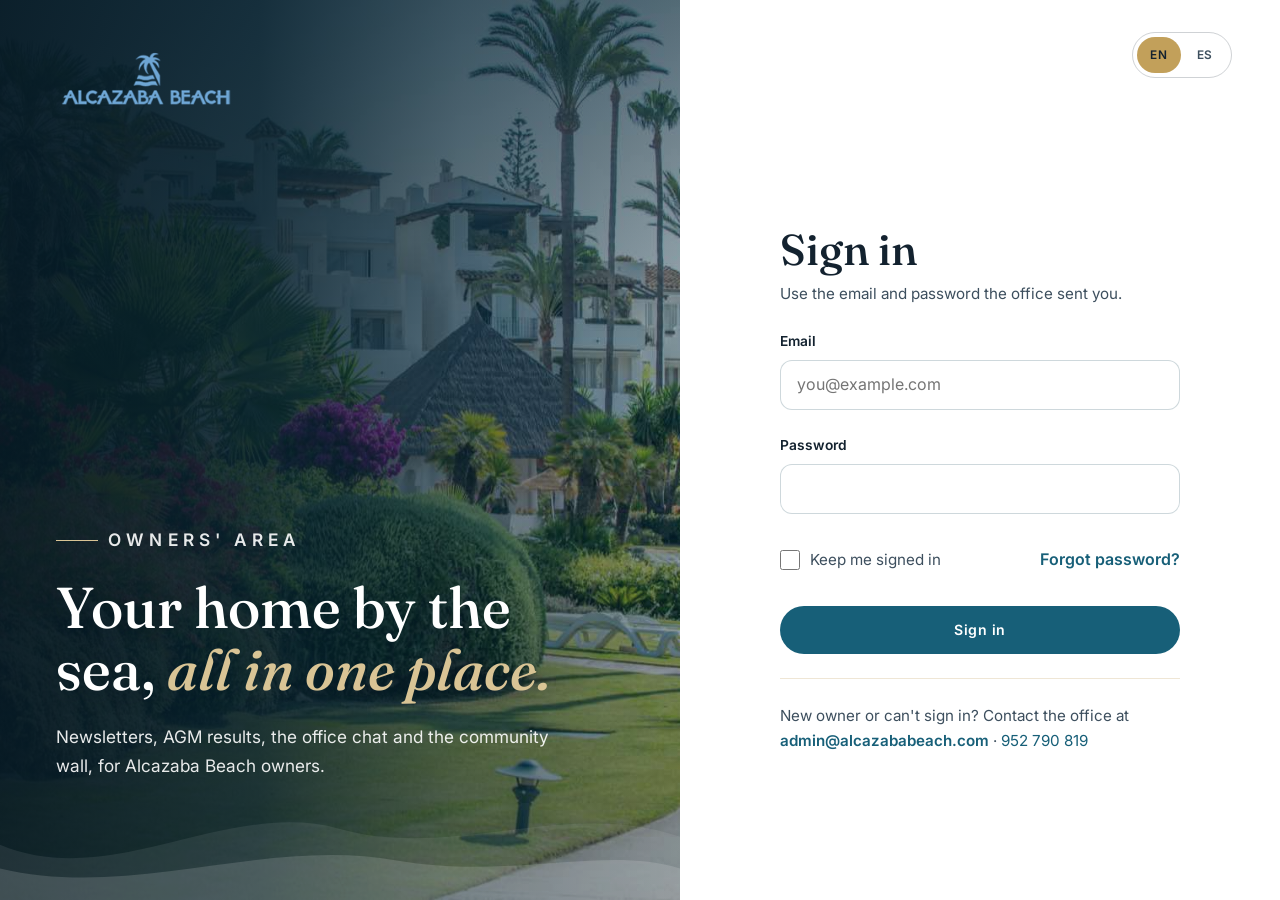
==== commit 9986cb3c: "Use the draft's garden photo on the login page, drop the app strip The login page's left panel now s" ====
--- a/index.html
+++ b/index.html
@@ -83,17 +83,6 @@
         <p class="body"><span data-i18n="login.help">New owner or can't sign in? Contact the office at</span> <a class="strong" href="mailto:admin@alcazababeach.com">admin@alcazababeach.com</a> · <a href="tel:+34952790819">952 790 819</a></p>
       </div>
     </main>
-
-    <div class="app-strip">
-      <div class="cluster">
-        <svg class="icon icon--lg" aria-hidden="true"><use href="#i-phone"></use></svg>
-        <span class="strong" data-i18n="login.app">Get the Alcazaba Beach app</span>
-      </div>
-      <div class="cluster">
-        <a class="chip-link" href="coming-soon.html?page=app&amp;from=login">iPhone</a>
-        <a class="chip-link" href="coming-soon.html?page=app&amp;from=login">Android</a>
-      </div>
-    </div>
   </section>
 </div>
 <script src="assets/js/i18n.js"></script>
--- a/assets/css/styles.css
+++ b/assets/css/styles.css
@@ -300,7 +300,13 @@
 .login-hero {
   position: relative; overflow: hidden;
   flex: 1 1 520px; min-width: 0; padding: 48px 56px 120px;
-  background: var(--hero-bg); color: #fff;
+  /* Photo and overlay from the draft's hero, darker on the left where the text sits */
+  background:
+    linear-gradient(90deg, rgba(6, 26, 37, 0.94) 0%, rgba(8, 34, 47, 0.86) 38%, rgba(10, 42, 57, 0.52) 68%, rgba(12, 50, 66, 0.28) 100%),
+    linear-gradient(180deg, rgba(6, 26, 37, 0.52) 0%, rgba(6, 26, 37, 0.14) 38%, rgba(6, 26, 37, 0.34) 100%),
+    url("../img/login-gardens.jpg") center / cover no-repeat,
+    var(--sea-deep);
+  color: #fff;
   display: flex; flex-direction: column; justify-content: space-between; gap: 48px;
 }
 .login-hero::after {
@@ -321,10 +327,6 @@
 .login-main { flex: 1 1 auto; display: flex; align-items: center; justify-content: center; }
 .login-form { width: 100%; max-width: 400px; display: flex; flex-direction: column; gap: 24px; }
 .rule { height: 1px; background: var(--sand-deep); border: 0; margin: 0; }
-.app-strip {
-  display: flex; flex-wrap: wrap; align-items: center; justify-content: space-between; gap: 16px;
-  padding: 20px 24px; border-radius: var(--radius); background: var(--sand); color: var(--sea-deep);
-}
 
 /* ---------- Home ---------- */
 .newsletter { flex-direction: row; flex-wrap: wrap; gap: 28px; }
@@ -616,7 +618,14 @@
   .footer-grid, .is-public .footer-grid { grid-template-columns: 1fr; gap: 32px; }
 
   /* Login */
-  .login-hero { padding: 24px 20px 72px; gap: 28px; }
+  .login-hero {
+    padding: 24px 20px 72px; gap: 28px;
+    /* Text spans the full width here, so darken evenly instead of left to right */
+    background:
+      linear-gradient(180deg, rgba(6, 26, 37, 0.7) 0%, rgba(8, 34, 47, 0.78) 100%),
+      url("../img/login-gardens.jpg") center / cover no-repeat,
+      var(--sea-deep);
+  }
   .login-hero::after { height: 70px; }
   .login-title { font-size: 2.2rem; }
   .login-hero .logo { height: 48px; }
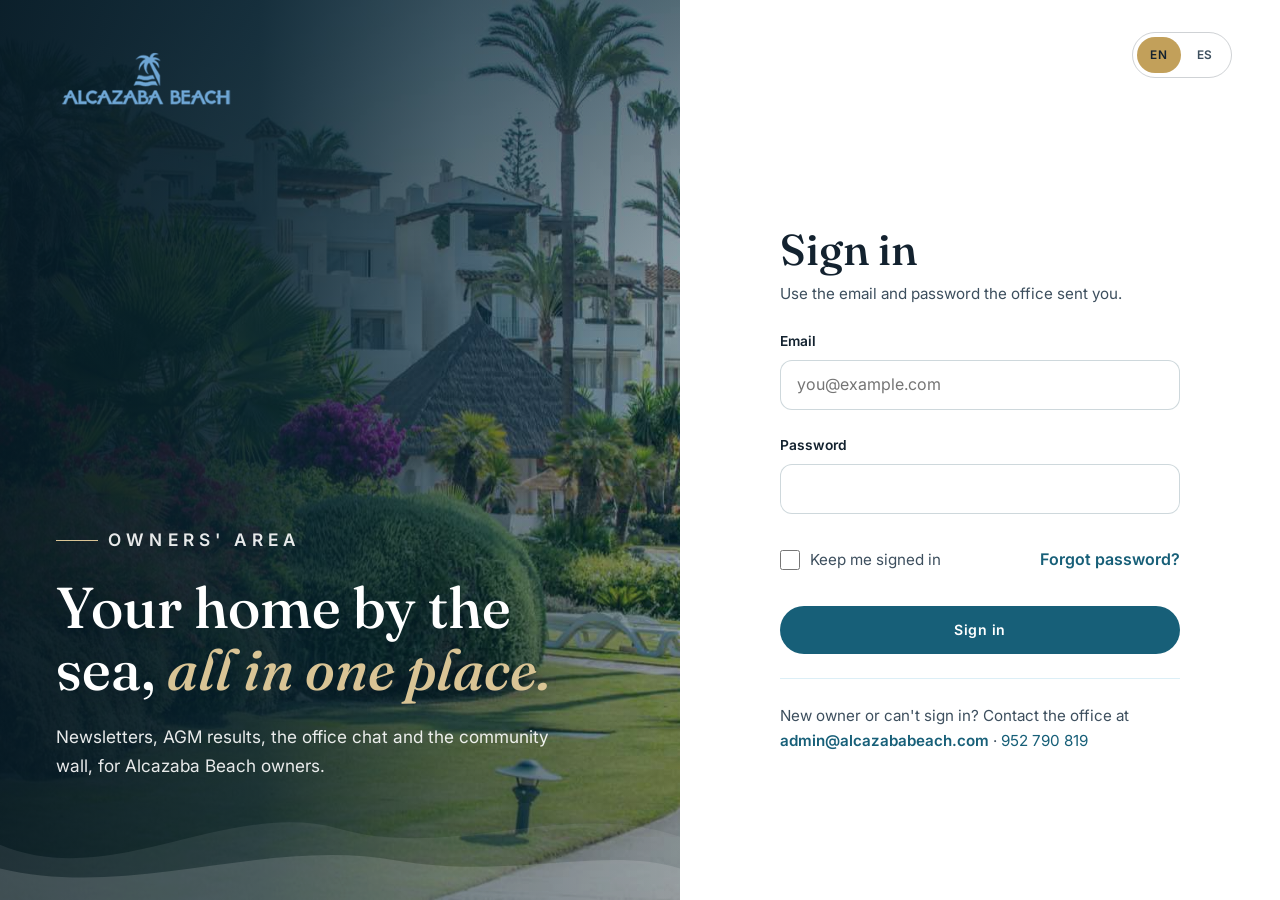
==== commit b538a877: "Version the CSS and JS links so browsers fetch new styles The login page photo landed on main, but a" ====
--- a/index.html
+++ b/index.html
@@ -6,7 +6,7 @@
 <link rel="preconnect" href="https://fonts.googleapis.com">
 <link rel="preconnect" href="https://fonts.gstatic.com" crossorigin>
 <link href="https://fonts.googleapis.com/css2?family=Fraunces:ital,wght@0,400;0,500;0,600;1,500&amp;family=Inter:wght@400;500;600;700&amp;display=swap" rel="stylesheet">
-<link rel="stylesheet" href="assets/css/styles.css">
+<link rel="stylesheet" href="assets/css/styles.css?v=2026-10-20">
 <title data-i18n="title.login">Sign in · Alcazaba Beach owners' area</title>
 </head>
 <body data-page="login">
@@ -85,7 +85,7 @@
     </main>
   </section>
 </div>
-<script src="assets/js/i18n.js"></script>
-<script src="assets/js/app.js"></script>
+<script src="assets/js/i18n.js?v=2026-10-20"></script>
+<script src="assets/js/app.js?v=2026-10-20"></script>
 </body>
 </html>
--- a/assets/css/styles.css
+++ b/assets/css/styles.css
@@ -1,6 +1,7 @@
 /* Alcazaba Beach · Owners' area mockup
    Visual style follows Mr. Theyskens' website draft (2026-09-23):
-   navy and sea blues, sand grounds, gold accents, Fraunces + Inter.
+   navy and sea blues, gold accents, Fraunces + Inter. Grounds and panels
+   keep the pale blues of our earlier mockup instead of the draft's sand.
    One stylesheet shared by every page. */
 
 :root {
@@ -9,8 +10,6 @@
   --ink-soft: #3D4F5E;
   --sea: #175F78;
   --sea-deep: #0E3D50;
-  --sand: #F7F2E9;
-  --sand-deep: #EFE6D5;
   --gold: #C2A05A;
   --gold-soft: #D9C495;
   --white: #FFFFFF;
@@ -19,12 +18,16 @@
   --shadow-card: 0 10px 30px -18px rgba(14, 61, 80, 0.25);
   --shadow-hover: 0 22px 44px -18px rgba(14, 61, 80, 0.32);
 
-  /* Added for legibility: gold is too light for small text on sand or white */
+  /* Pale blues from our earlier mockup, for grounds, panels and tints */
+  --pale: #F3F8FB;
+  --pale-deep: #DCEFF7;
+
+  /* Added for legibility: gold is too light for small text on pale blue or white */
   --gold-ink: #8A6A22;
   --gold-tint: #F4E7C8;
   --sea-tint: rgba(23, 95, 120, 0.09);
   --line: rgba(14, 61, 80, 0.12);
-  --row-hover: #FBF8F2;
+  --row-hover: #F3F8FB;
   --warn-bg: #FBE6D6;
   --warn-ink: #8A3D0E;
   --heart: #C2414F;
@@ -46,7 +49,7 @@
   font-size: 16px;
   line-height: 1.6;
   color: var(--ink);
-  background: var(--sand);
+  background: var(--pale);
   -webkit-font-smoothing: antialiased;
   /* Keeps the footer at the bottom on short pages */
   min-height: 100vh; display: flex; flex-direction: column;
@@ -112,7 +115,7 @@
 .nav-link[aria-current="page"] { color: #fff; background: rgba(255, 255, 255, 0.12); font-weight: 600; }
 .site-header.scrolled .nav-link { color: var(--ink-soft); }
 .site-header.scrolled .nav-link:hover { color: var(--sea); }
-.site-header.scrolled .nav-link[aria-current="page"] { color: var(--sea-deep); background: var(--sand-deep); }
+.site-header.scrolled .nav-link[aria-current="page"] { color: var(--sea-deep); background: var(--pale-deep); }
 
 .header-actions { display: flex; align-items: center; gap: 12px; margin-left: auto; }
 .lang-toggle {
@@ -137,7 +140,7 @@
 }
 .account-btn:hover { background: rgba(255, 255, 255, 0.24); color: #fff; }
 .account-btn[aria-current="page"] { background: var(--gold); color: var(--ink); }
-.site-header.scrolled .account-btn { background: var(--sand-deep); color: var(--sea-deep); }
+.site-header.scrolled .account-btn { background: var(--pale-deep); color: var(--sea-deep); }
 .site-header.scrolled .account-btn[aria-current="page"] { background: var(--gold); color: var(--ink); }
 
 /* ---------- Page hero ----------
@@ -152,7 +155,7 @@
 }
 .page-hero::after {
   content: ""; position: absolute; inset: auto 0 -1px 0; height: 70px;
-  background: url("data:image/svg+xml,%3Csvg xmlns='http://www.w3.org/2000/svg' viewBox='0 0 1440 190' preserveAspectRatio='none'%3E%3Cpath d='M0,120 C240,180 480,60 720,100 C960,140 1200,60 1440,110 L1440,190 L0,190 Z' fill='%23ffffff' opacity='0.08'/%3E%3Cpath d='M0,150 C280,190 560,110 840,140 C1080,165 1280,120 1440,150 L1440,190 L0,190 Z' fill='%23f7f2e9'/%3E%3C/svg%3E") bottom / 100% 100% no-repeat;
+  background: url("data:image/svg+xml,%3Csvg xmlns='http://www.w3.org/2000/svg' viewBox='0 0 1440 190' preserveAspectRatio='none'%3E%3Cpath d='M0,120 C240,180 480,60 720,100 C960,140 1200,60 1440,110 L1440,190 L0,190 Z' fill='%23ffffff' opacity='0.08'/%3E%3Cpath d='M0,150 C280,190 560,110 840,140 C1080,165 1280,120 1440,150 L1440,190 L0,190 Z' fill='%23f3f8fb'/%3E%3C/svg%3E") bottom / 100% 100% no-repeat;
 }
 .page-hero--slim { padding: 104px 0 56px; }
 .hero-inner {
@@ -224,7 +227,7 @@
 .card--sea .h2, .card--sea .h3 { color: #fff; }
 .card--sand { background: var(--white); border-left: 4px solid var(--gold); border-radius: 0 var(--radius) var(--radius) 0; }
 .card--dashed { background: transparent; box-shadow: none; border: 1.5px dashed rgba(14, 61, 80, 0.22); }
-.card--sky { background: var(--sand-deep); box-shadow: none; }
+.card--sky { background: var(--pale-deep); box-shadow: none; }
 .card--tight { padding: 22px 24px; gap: 12px; }
 
 /* ---------- Buttons ---------- */
@@ -249,7 +252,7 @@
 .btn--dark { background: var(--sea-deep); color: #fff; }
 .btn--dark:hover { background: var(--sea); color: #fff; }
 .btn--ghost { min-height: 44px; padding: 0 14px; color: var(--ink-soft); }
-.btn--ghost:hover { background: var(--sand); color: var(--sea-deep); transform: none; }
+.btn--ghost:hover { background: var(--pale); color: var(--sea-deep); transform: none; }
 .btn--sm { min-height: 44px; padding: 0 18px; font-size: 0.82rem; }
 .btn--block { width: 100%; }
 .btn--icon { flex: none; width: 48px; padding: 0; }
@@ -271,7 +274,7 @@
 .pill--new, .pill--office { background: var(--gold-tint); color: var(--gold-ink); }
 .pill--ok { background: var(--sea-tint); color: var(--sea); }
 .pill--warn { background: var(--warn-bg); color: var(--warn-ink); }
-.pill--muted { background: var(--sand-deep); color: var(--ink-soft); }
+.pill--muted { background: var(--pale-deep); color: var(--ink-soft); }
 .pill--plain {
   background: rgba(255, 255, 255, 0.12); border: 1px solid rgba(255, 255, 255, 0.3); color: #fff;
   padding: 10px 18px; font-size: 0.8rem; font-weight: 600; letter-spacing: 0.04em; text-transform: none;
@@ -326,7 +329,7 @@
 .login-top { display: flex; justify-content: flex-end; }
 .login-main { flex: 1 1 auto; display: flex; align-items: center; justify-content: center; }
 .login-form { width: 100%; max-width: 400px; display: flex; flex-direction: column; gap: 24px; }
-.rule { height: 1px; background: var(--sand-deep); border: 0; margin: 0; }
+.rule { height: 1px; background: var(--pale-deep); border: 0; margin: 0; }
 
 /* ---------- Home ---------- */
 .newsletter { flex-direction: row; flex-wrap: wrap; gap: 28px; }
@@ -344,9 +347,9 @@
 .newsletter-body .cluster { margin-top: auto; }
 .preview {
   display: flex; gap: 14px; padding: 16px; border-radius: 14px;
-  background: var(--sand); text-decoration: none; color: var(--ink);
-}
-.preview:hover { background: var(--sand-deep); color: var(--ink); }
+  background: var(--pale); text-decoration: none; color: var(--ink);
+}
+.preview:hover { background: var(--pale-deep); color: var(--ink); }
 .avatar {
   flex: 0 0 40px; width: 40px; height: 40px; border-radius: 999px;
   display: flex; align-items: center; justify-content: center;
@@ -381,7 +384,7 @@
 .app-banner { flex-direction: row; flex-wrap: wrap; align-items: center; justify-content: space-between; gap: 20px; padding: 30px 32px; }
 .pinned {
   display: flex; flex-direction: column; gap: 4px; padding: 16px 18px;
-  border-left: 3px solid var(--gold); border-radius: 0 12px 12px 0; background: var(--sand);
+  border-left: 3px solid var(--gold); border-radius: 0 12px 12px 0; background: var(--pale);
   font-size: 0.95rem; color: var(--ink-soft);
 }
 .pinned-label {
@@ -391,7 +394,7 @@
 
 /* ---------- Documents ---------- */
 .toolbar { display: flex; flex-wrap: wrap; align-items: center; justify-content: space-between; gap: 16px; }
-.tabs { display: inline-flex; gap: 2px; padding: 4px; border-radius: 999px; background: var(--sand-deep); }
+.tabs { display: inline-flex; gap: 2px; padding: 4px; border-radius: 999px; background: var(--pale-deep); }
 .tab {
   min-height: 44px; padding: 0 24px; border: 0; border-radius: 999px;
   background: transparent; color: var(--ink-soft);
@@ -408,27 +411,27 @@
 .list { background: var(--white); border-radius: var(--radius); overflow: hidden; box-shadow: var(--shadow-card); }
 .list-row {
   display: flex; flex-wrap: wrap; align-items: center; gap: 16px;
-  padding: 18px 24px; border-top: 1px solid var(--sand-deep);
+  padding: 18px 24px; border-top: 1px solid var(--pale-deep);
 }
 .list-row:first-child { border-top: 0; }
 .list-row:hover { background: var(--row-hover); }
 .list-main { flex: 1 1 240px; min-width: 0; display: flex; flex-direction: column; gap: 4px; }
 .list-title { font-size: 1rem; font-weight: 600; color: var(--ink); }
-.archive { display: flex; flex-wrap: wrap; align-items: center; gap: 12px; padding: 20px 24px; border-radius: var(--radius); background: var(--sand-deep); }
+.archive { display: flex; flex-wrap: wrap; align-items: center; gap: 12px; padding: 20px 24px; border-radius: var(--radius); background: var(--pale-deep); }
 .archive .strong, .cluster .meta.strong {
   font-size: 0.7rem; font-weight: 700; letter-spacing: 0.16em; text-transform: uppercase; color: var(--ink-soft);
 }
-.vote-list { border-radius: 14px; overflow: hidden; border: 1px solid var(--sand-deep); }
+.vote-list { border-radius: 14px; overflow: hidden; border: 1px solid var(--pale-deep); }
 .vote-row {
   display: flex; flex-wrap: wrap; align-items: center; gap: 12px 20px;
-  padding: 18px 20px; border-top: 1px solid var(--sand-deep);
+  padding: 18px 20px; border-top: 1px solid var(--pale-deep);
 }
 .vote-row:first-child { border-top: 0; }
 .vote-row:hover { background: var(--row-hover); }
 .vote-num {
   flex: 0 0 34px; height: 34px; border-radius: 999px;
   display: flex; align-items: center; justify-content: center;
-  background: var(--sand); color: var(--sea-deep);
+  background: var(--pale); color: var(--sea-deep);
   font-family: var(--font-display); font-size: 1rem; font-weight: 500;
 }
 .vote-main { flex: 1 1 240px; min-width: 0; display: flex; flex-direction: column; gap: 4px; }
@@ -436,9 +439,9 @@
 .paper-link {
   display: flex; align-items: center; justify-content: space-between; gap: 12px;
   min-height: 52px; padding: 0 18px; border-radius: 12px;
-  background: var(--sand); text-decoration: none; color: var(--sea-deep); font-size: 0.92rem; font-weight: 600;
-}
-.paper-link:hover { background: var(--sand-deep); color: var(--sea-deep); }
+  background: var(--pale); text-decoration: none; color: var(--sea-deep); font-size: 0.92rem; font-weight: 600;
+}
+.paper-link:hover { background: var(--pale-deep); color: var(--sea-deep); }
 
 /* ---------- Chat ---------- */
 .chat-layout { display: flex; flex-wrap: wrap; gap: 24px; align-items: stretch; }
@@ -458,7 +461,7 @@
 }
 .chat-head {
   display: flex; flex-wrap: wrap; align-items: center; justify-content: space-between; gap: 12px;
-  padding: 18px 24px; background: var(--sand); border-bottom: 1px solid var(--line);
+  padding: 18px 24px; background: var(--pale); border-bottom: 1px solid var(--line);
 }
 .chat-head .h4 { font-family: var(--font-display); font-size: 1.2rem; font-weight: 500; }
 .messages { flex: 1 1 auto; padding: 24px; display: flex; flex-direction: column; gap: 18px; background: var(--white); }
@@ -467,7 +470,7 @@
 .msg-body { display: flex; flex-direction: column; gap: 6px; }
 .bubble {
   padding: 14px 18px; border-radius: 18px 18px 18px 4px;
-  background: var(--sand); font-size: 0.96rem; line-height: 1.6; color: var(--ink);
+  background: var(--pale); font-size: 0.96rem; line-height: 1.6; color: var(--ink);
 }
 .msg--me { align-self: flex-end; }
 .msg--me .msg-body { align-items: flex-end; }
@@ -489,10 +492,10 @@
 .post-author { display: block; font-size: 0.95rem; font-weight: 600; }
 .post-time { display: block; font-size: 0.8rem; color: var(--ink-soft); }
 .post-text { font-size: 0.96rem; line-height: 1.6; color: var(--ink-soft); }
-.post-actions { display: flex; flex-wrap: wrap; gap: 8px; padding-top: 12px; border-top: 1px solid var(--sand-deep); }
-.reply { display: flex; flex-direction: column; gap: 6px; padding: 14px 18px; border-radius: 14px; background: var(--sand); }
+.post-actions { display: flex; flex-wrap: wrap; gap: 8px; padding-top: 12px; border-top: 1px solid var(--pale-deep); }
+.reply { display: flex; flex-direction: column; gap: 6px; padding: 14px 18px; border-radius: 14px; background: var(--pale); }
 .photo-ph {
-  height: 220px; border-radius: 14px; border: 1.5px dashed rgba(14, 61, 80, 0.22); background: var(--sand);
+  height: 220px; border-radius: 14px; border: 1.5px dashed rgba(14, 61, 80, 0.22); background: var(--pale);
   display: flex; align-items: center; justify-content: center; font-size: 0.88rem; color: var(--ink-soft);
 }
 .bullets { padding-left: 20px; display: flex; flex-direction: column; gap: 8px; font-size: 0.93rem; line-height: 1.55; color: var(--ink-soft); }
@@ -550,7 +553,7 @@
   display: flex; align-items: center; gap: 12px; min-height: 52px; padding: 0 14px;
   border-radius: 12px; text-decoration: none; color: var(--sea-deep); font-weight: 600;
 }
-.more-link:hover, .more-link[aria-current="page"] { background: var(--sand); color: var(--sea-deep); }
+.more-link:hover, .more-link[aria-current="page"] { background: var(--pale); color: var(--sea-deep); }
 
 @media (min-width: 761px) {
   .more-sheet { display: none !important; }
@@ -569,7 +572,7 @@
 .form-grid { display: grid; grid-template-columns: repeat(auto-fit, minmax(240px, 1fr)); gap: 18px; }
 .field--wide { grid-column: 1 / -1; }
 .details { margin: 0; display: flex; flex-direction: column; }
-.details div { display: flex; flex-wrap: wrap; justify-content: space-between; gap: 4px 12px; padding: 11px 0; border-top: 1px solid var(--sand-deep); }
+.details div { display: flex; flex-wrap: wrap; justify-content: space-between; gap: 4px 12px; padding: 11px 0; border-top: 1px solid var(--pale-deep); }
 .details div:first-child { border-top: 0; }
 .details dt { font-size: 0.7rem; font-weight: 700; letter-spacing: 0.14em; text-transform: uppercase; color: var(--gold-ink); align-self: center; }
 .details dd { margin: 0; font-size: 0.95rem; font-weight: 600; }
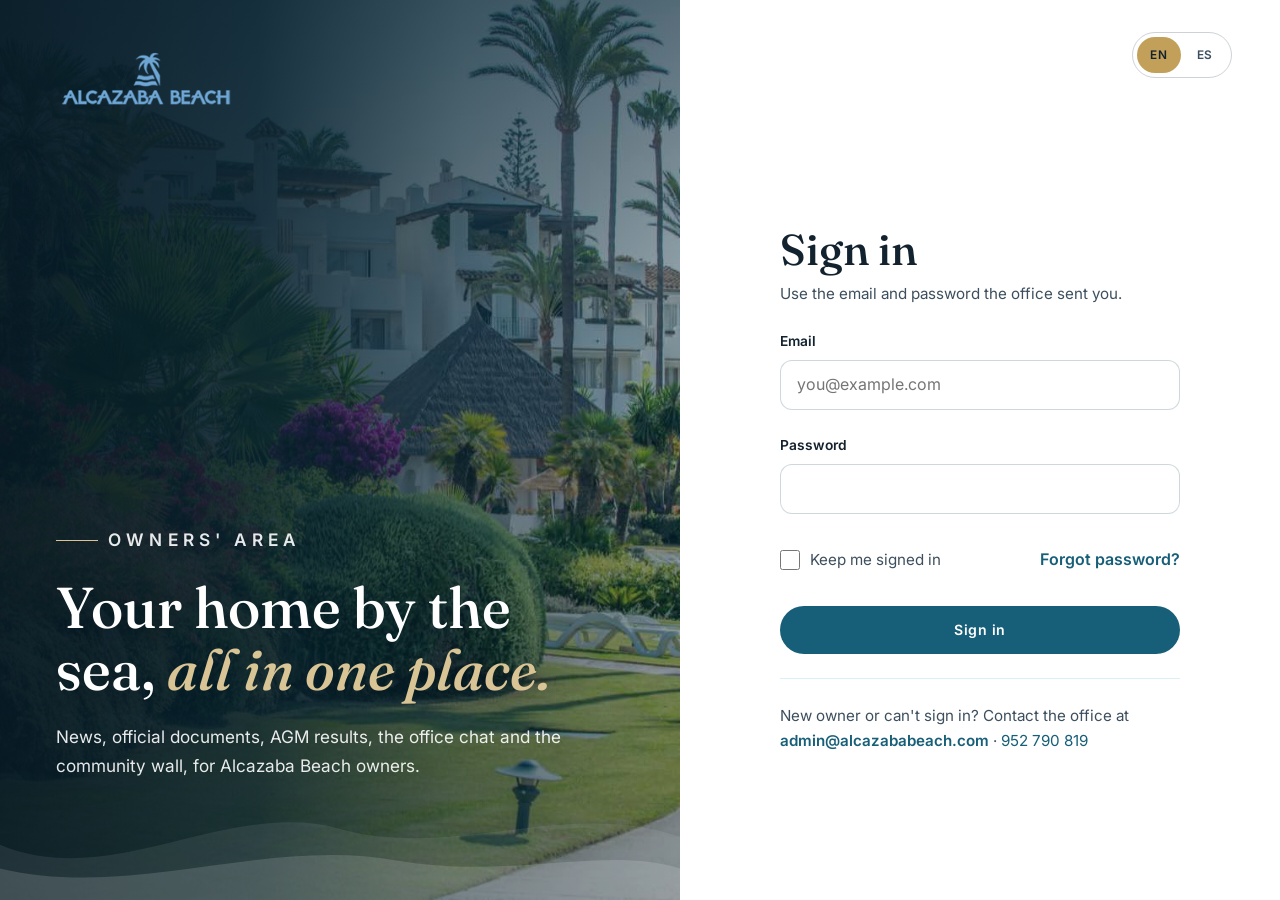
==== commit 6d9e13da: "Add News and Information pages and Official documents, per the client's feedback Bring in from Luc's" ====
--- a/index.html
+++ b/index.html
@@ -6,7 +6,7 @@
 <link rel="preconnect" href="https://fonts.googleapis.com">
 <link rel="preconnect" href="https://fonts.gstatic.com" crossorigin>
 <link href="https://fonts.googleapis.com/css2?family=Fraunces:ital,wght@0,400;0,500;0,600;1,500&amp;family=Inter:wght@400;500;600;700&amp;display=swap" rel="stylesheet">
-<link rel="stylesheet" href="assets/css/styles.css?v=2026-10-20">
+<link rel="stylesheet" href="assets/css/styles.css?v=2026-11-13">
 <title data-i18n="title.login">Sign in · Alcazaba Beach owners' area</title>
 </head>
 <body data-page="login">
@@ -48,7 +48,7 @@
     <div class="login-intro">
       <p class="hero-kicker" data-i18n="login.eyebrow">Owners' area</p>
       <h1 class="login-title"><span data-i18n="login.title">Your home by the sea,</span> <em data-i18n="login.titleEm">all in one place.</em></h1>
-      <p data-i18n="login.intro">Newsletters, AGM results, the office chat and the community wall, for Alcazaba Beach owners.</p>
+      <p data-i18n="login.intro">News, official documents, AGM results, the office chat and the community wall, for Alcazaba Beach owners.</p>
     </div>
   </section>
 
@@ -85,7 +85,7 @@
     </main>
   </section>
 </div>
-<script src="assets/js/i18n.js?v=2026-10-20"></script>
-<script src="assets/js/app.js?v=2026-10-20"></script>
+<script src="assets/js/i18n.js?v=2026-11-13"></script>
+<script src="assets/js/app.js?v=2026-11-13"></script>
 </body>
 </html>
--- a/assets/css/styles.css
+++ b/assets/css/styles.css
@@ -401,8 +401,8 @@
   font: inherit; font-size: 0.88rem; font-weight: 600; letter-spacing: 0.03em; cursor: pointer;
 }
 .tab[aria-selected="true"] { background: var(--white); color: var(--sea-deep); box-shadow: 0 2px 8px rgba(14, 61, 80, 0.12); }
-.filters { display: flex; flex-wrap: wrap; gap: 12px; flex: 0 1 520px; }
-.filters .search { flex: 1 1 240px; }
+.filters { display: flex; flex-wrap: wrap; justify-content: flex-end; gap: 12px; flex: 1 1 640px; }
+.filters .search { flex: 1 1 200px; max-width: 340px; }
 .year {
   display: flex; align-items: center; gap: 10px;
   font-size: 0.7rem; font-weight: 700; letter-spacing: 0.16em; text-transform: uppercase; color: var(--ink-soft);
@@ -417,6 +417,8 @@
 .list-row:hover { background: var(--row-hover); }
 .list-main { flex: 1 1 240px; min-width: 0; display: flex; flex-direction: column; gap: 4px; }
 .list-title { font-size: 1rem; font-weight: 600; color: var(--ink); }
+.doc-meta { gap: 6px 10px; }
+.doc-meta .pill { align-self: center; }
 .archive { display: flex; flex-wrap: wrap; align-items: center; gap: 12px; padding: 20px 24px; border-radius: var(--radius); background: var(--pale-deep); }
 .archive .strong, .cluster .meta.strong {
   font-size: 0.7rem; font-weight: 700; letter-spacing: 0.16em; text-transform: uppercase; color: var(--ink-soft);
@@ -500,6 +502,49 @@
 }
 .bullets { padding-left: 20px; display: flex; flex-direction: column; gap: 8px; font-size: 0.93rem; line-height: 1.55; color: var(--ink-soft); }
 .bullets li::marker { color: var(--gold); }
+.reply--pending { background: transparent; border: 1.5px dashed rgba(14, 61, 80, 0.22); }
+
+/* ---------- News ---------- */
+.news-grid { display: grid; grid-template-columns: repeat(auto-fit, minmax(260px, 1fr)); gap: 24px; }
+.news-teaser { text-decoration: none; color: var(--ink); transition: transform 0.28s ease, box-shadow 0.28s ease; }
+.news-teaser:hover { transform: translateY(-4px); box-shadow: var(--shadow-hover); color: var(--ink); }
+.news-meta { display: flex; flex-wrap: wrap; align-items: center; gap: 8px 12px; }
+.news-meta .pill { align-self: center; }
+.news-item { gap: 14px; scroll-margin-top: 110px; }
+
+/* ---------- Information ---------- */
+.jump { display: flex; flex-wrap: wrap; gap: 10px; }
+.info-section { display: flex; flex-direction: column; gap: 20px; padding-top: 16px; scroll-margin-top: 100px; }
+.section-head { display: flex; flex-direction: column; gap: 8px; max-width: 760px; }
+.section-head--sub { margin-top: 12px; }
+.info-grid { display: grid; grid-template-columns: repeat(auto-fit, minmax(260px, 1fr)); gap: 24px; }
+.callout {
+  padding: 18px 22px; border-left: 3px solid var(--gold); border-radius: 0 14px 14px 0; background: var(--white);
+}
+.callout strong { color: var(--ink); }
+.callout--side { background: var(--pale-deep); }
+.details--wide dd { font-weight: 400; color: var(--ink-soft); }
+.details dd a { font-weight: 600; }
+.num-table { width: 100%; border-collapse: collapse; font-size: 0.93rem; }
+.num-table th, .num-table td { padding: 14px 20px; text-align: left; vertical-align: top; border-top: 1px solid var(--pale-deep); }
+.num-table thead th {
+  border-top: 0; background: var(--pale);
+  font-size: 0.7rem; font-weight: 700; letter-spacing: 0.14em; text-transform: uppercase; color: var(--ink-soft);
+}
+.num-table tbody th { font-weight: 600; color: var(--ink); }
+.num-table td { color: var(--ink-soft); }
+.num { display: inline-block; margin-right: 10px; font-family: var(--font-display); font-size: 1.15rem; font-weight: 600; color: var(--sea-deep); white-space: nowrap; }
+.num-row--urgent { background: var(--gold-tint); }
+.num-row--urgent .num { color: var(--warn-ink); }
+.people { list-style: none; margin: 0; padding: 0; display: grid; grid-template-columns: repeat(auto-fill, minmax(208px, 1fr)); gap: 16px; }
+.person {
+  display: flex; align-items: flex-start; gap: 14px; padding: 20px; border-radius: var(--radius);
+  background: var(--white); box-shadow: var(--shadow-card);
+  overflow-wrap: anywhere;
+}
+.person .stack { min-width: 0; }
+.person-name { font-family: var(--font-display); font-size: 1.12rem; font-weight: 500; line-height: 1.3; }
+.person .eyebrow { font-size: 0.66rem; letter-spacing: 0.18em; }
 
 /* ---------- Coming soon ---------- */
 .soon { max-width: 640px; margin: 0 auto; text-align: center; align-items: center; padding: 48px 32px; gap: 18px; }
@@ -541,8 +586,8 @@
   font: inherit; font-size: 0.72rem; font-weight: 500; color: var(--ink-soft);
 }
 .tab-icon { width: 52px; height: 30px; border-radius: 999px; display: flex; align-items: center; justify-content: center; }
-.tab-item[aria-current="page"], .tab-item[aria-expanded="true"] { color: var(--sea-deep); font-weight: 700; }
-.tab-item[aria-current="page"] .tab-icon, .tab-item[aria-expanded="true"] .tab-icon { background: var(--gold-tint); color: var(--gold-ink); }
+.tab-item[aria-current="page"], .tab-item[aria-expanded="true"], .tab-item.is-current { color: var(--sea-deep); font-weight: 700; }
+.tab-item[aria-current="page"] .tab-icon, .tab-item[aria-expanded="true"] .tab-icon, .tab-item.is-current .tab-icon { background: var(--gold-tint); color: var(--gold-ink); }
 .more-sheet {
   position: fixed; left: 12px; right: 12px; bottom: 88px; z-index: 131;
   padding: 8px; border-radius: var(--radius); background: var(--white);
@@ -555,7 +600,7 @@
 }
 .more-link:hover, .more-link[aria-current="page"] { background: var(--pale); color: var(--sea-deep); }
 
-@media (min-width: 761px) {
+@media (min-width: 1025px) {
   .more-sheet { display: none !important; }
 }
 
@@ -578,8 +623,23 @@
 .details dd { margin: 0; font-size: 0.95rem; font-weight: 600; }
 
 /* ---------- Narrower screens ---------- */
-@media (max-width: 1080px) {
+@media (max-width: 1180px) {
   .nav-link { padding: 0 10px; letter-spacing: 0.03em; }
+}
+
+/* Seven menu items no longer fit beside the logo: use the bottom tab bar */
+@media (max-width: 1024px) {
+  .main-nav, .account-btn { display: none; }
+  .tab-bar {
+    display: flex; position: fixed; left: 0; right: 0; bottom: 0; z-index: 130;
+    padding: 6px 4px calc(10px + env(safe-area-inset-bottom));
+    background: rgba(255, 255, 255, 0.97); box-shadow: 0 -4px 24px rgba(14, 61, 80, 0.12);
+  }
+  .tab-item { max-width: 160px; }
+  .tab-bar { justify-content: center; }
+  .more-sheet { left: auto; width: min(380px, calc(100% - 24px)); }
+  .site-footer { padding-bottom: calc(110px + env(safe-area-inset-bottom)); }
+  .is-public .site-footer { padding-bottom: 32px; }
 }
 
 @media (max-width: 960px) {
@@ -589,7 +649,6 @@
 
 /* ---------- Phone ---------- */
 @media (max-width: 760px) {
-  .main-nav, .account-btn { display: none; }
   .site-header, .site-header.scrolled { padding: 8px 0; }
   .header-inner, .hero-inner, .container, .footer-inner { width: calc(100% - 32px); }
   .header-inner { flex-wrap: nowrap; }
@@ -611,13 +670,7 @@
   .card { padding: 20px; gap: 14px; }
   .row { gap: 16px; }
 
-  .tab-bar {
-    display: flex; position: fixed; left: 0; right: 0; bottom: 0; z-index: 130;
-    padding: 6px 4px calc(10px + env(safe-area-inset-bottom));
-    background: rgba(255, 255, 255, 0.97); box-shadow: 0 -4px 24px rgba(14, 61, 80, 0.12);
-  }
-  .site-footer { padding: 48px 0 calc(110px + env(safe-area-inset-bottom)); }
-  .is-public .site-footer { padding-bottom: 32px; }
+  .site-footer { padding-top: 48px; }
   .footer-grid, .is-public .footer-grid { grid-template-columns: 1fr; gap: 32px; }
 
   /* Login */
@@ -643,7 +696,8 @@
   /* Documents */
   .tabs { display: flex; width: 100%; }
   .tab { flex: 1 1 0; }
-  .filters { flex-basis: 100%; }
+  .filters { flex-basis: 100%; justify-content: stretch; }
+  .filters .search { max-width: none; }
   .list-row { padding: 14px 16px; gap: 12px; }
   .list-row .doc-icon { display: none; }
   .list-row .cluster { width: 100%; }
@@ -665,6 +719,22 @@
   .composer .btn-label { display: none; }
   .composer .btn--send { width: 48px; padding: 0; }
 
+  /* News and Information */
+  .news-grid, .info-grid { gap: 16px; }
+  .info-section { gap: 16px; padding-top: 8px; }
+  .jump { flex-wrap: nowrap; overflow-x: auto; margin: 0 -16px; padding: 0 16px 4px; }
+  .jump .chip-link { flex: none; }
+  .num-table thead { display: none; }
+  .num-table, .num-table tbody, .num-table tr { display: block; }
+  .num-table tr { display: grid; grid-template-columns: 1fr auto; gap: 2px 12px; padding: 14px 16px; border-top: 1px solid var(--pale-deep); }
+  .num-table tbody tr:first-child { border-top: 0; }
+  .num-table th, .num-table td { padding: 0; border: 0; }
+  .num-table td:last-child { grid-column: 1 / -1; font-size: 0.88rem; }
+  .num-table td:nth-child(2) { text-align: right; }
+  .num { margin: 0 0 0 8px; }
+  .person { padding: 16px; }
+  .tab { padding: 0 10px; line-height: 1.2; }
+
   /* Community */
   .post { padding: 18px; }
   .photo-ph { height: 160px; }
